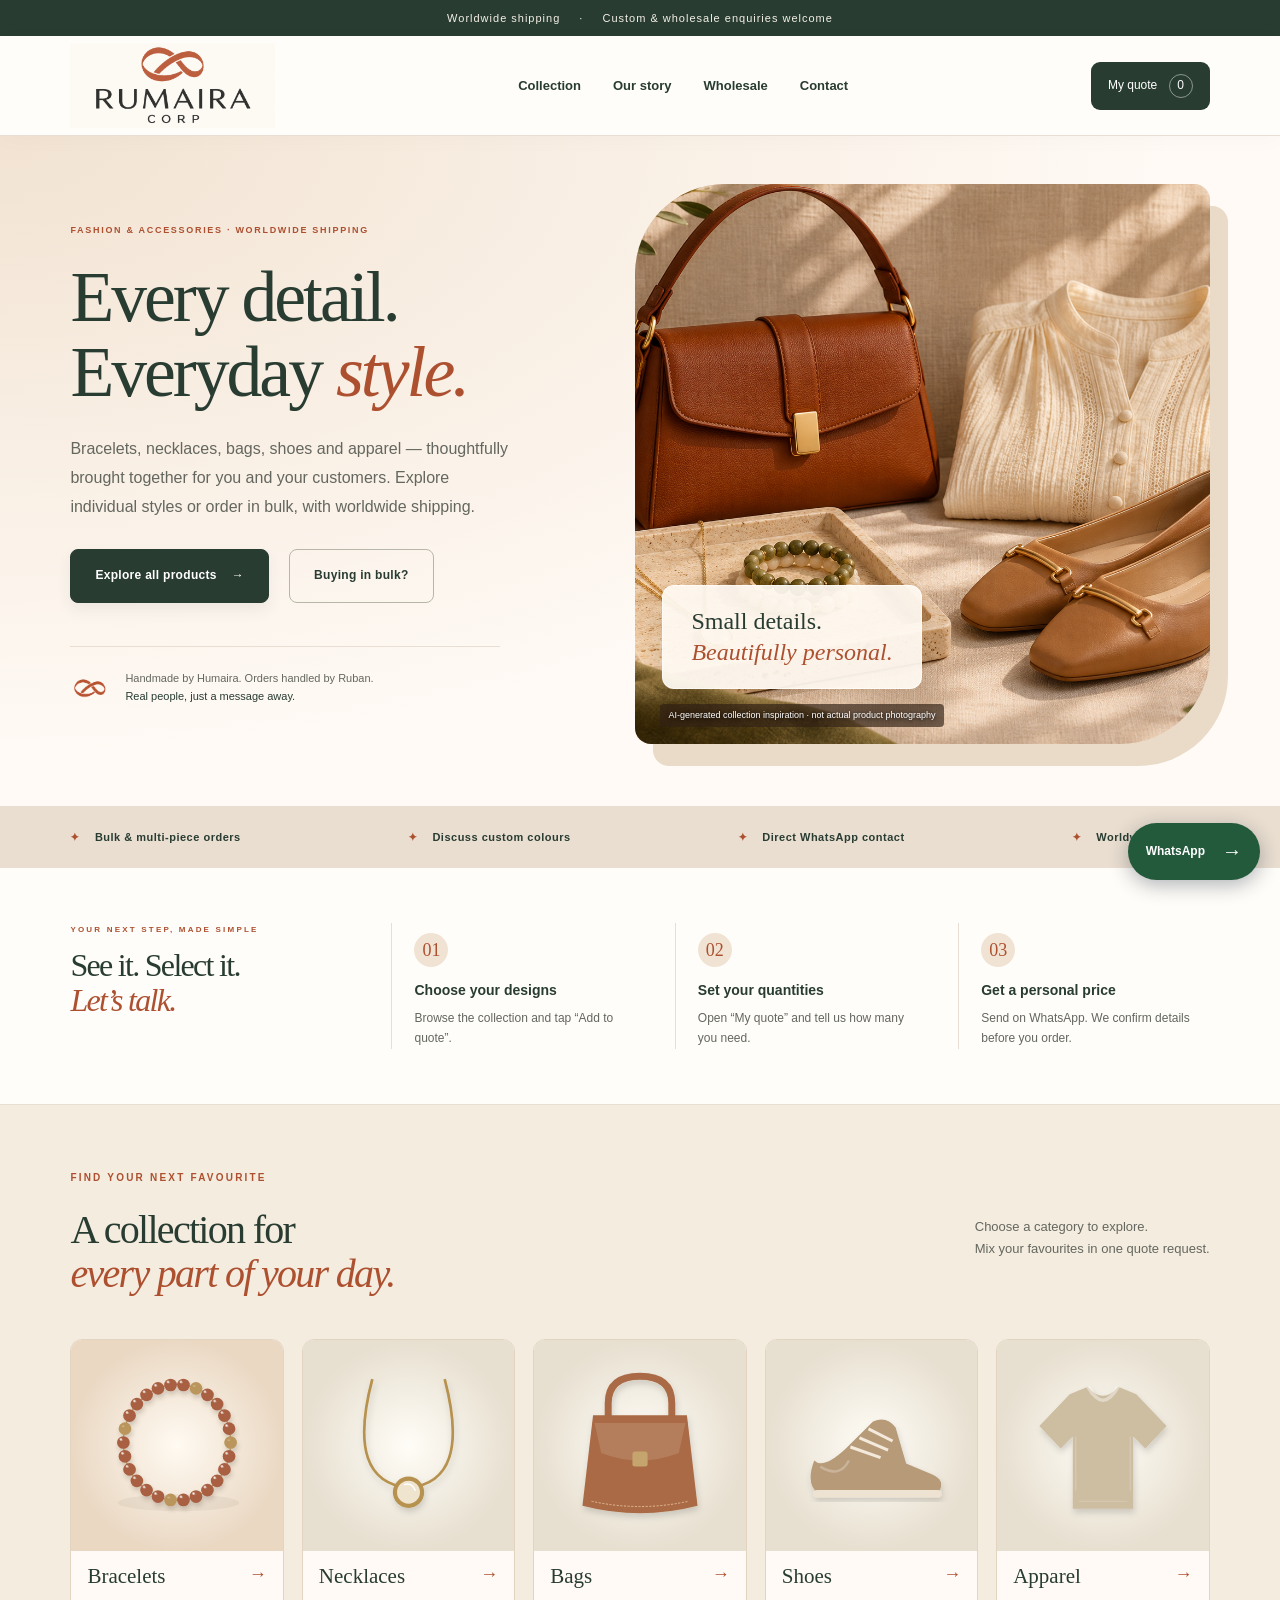
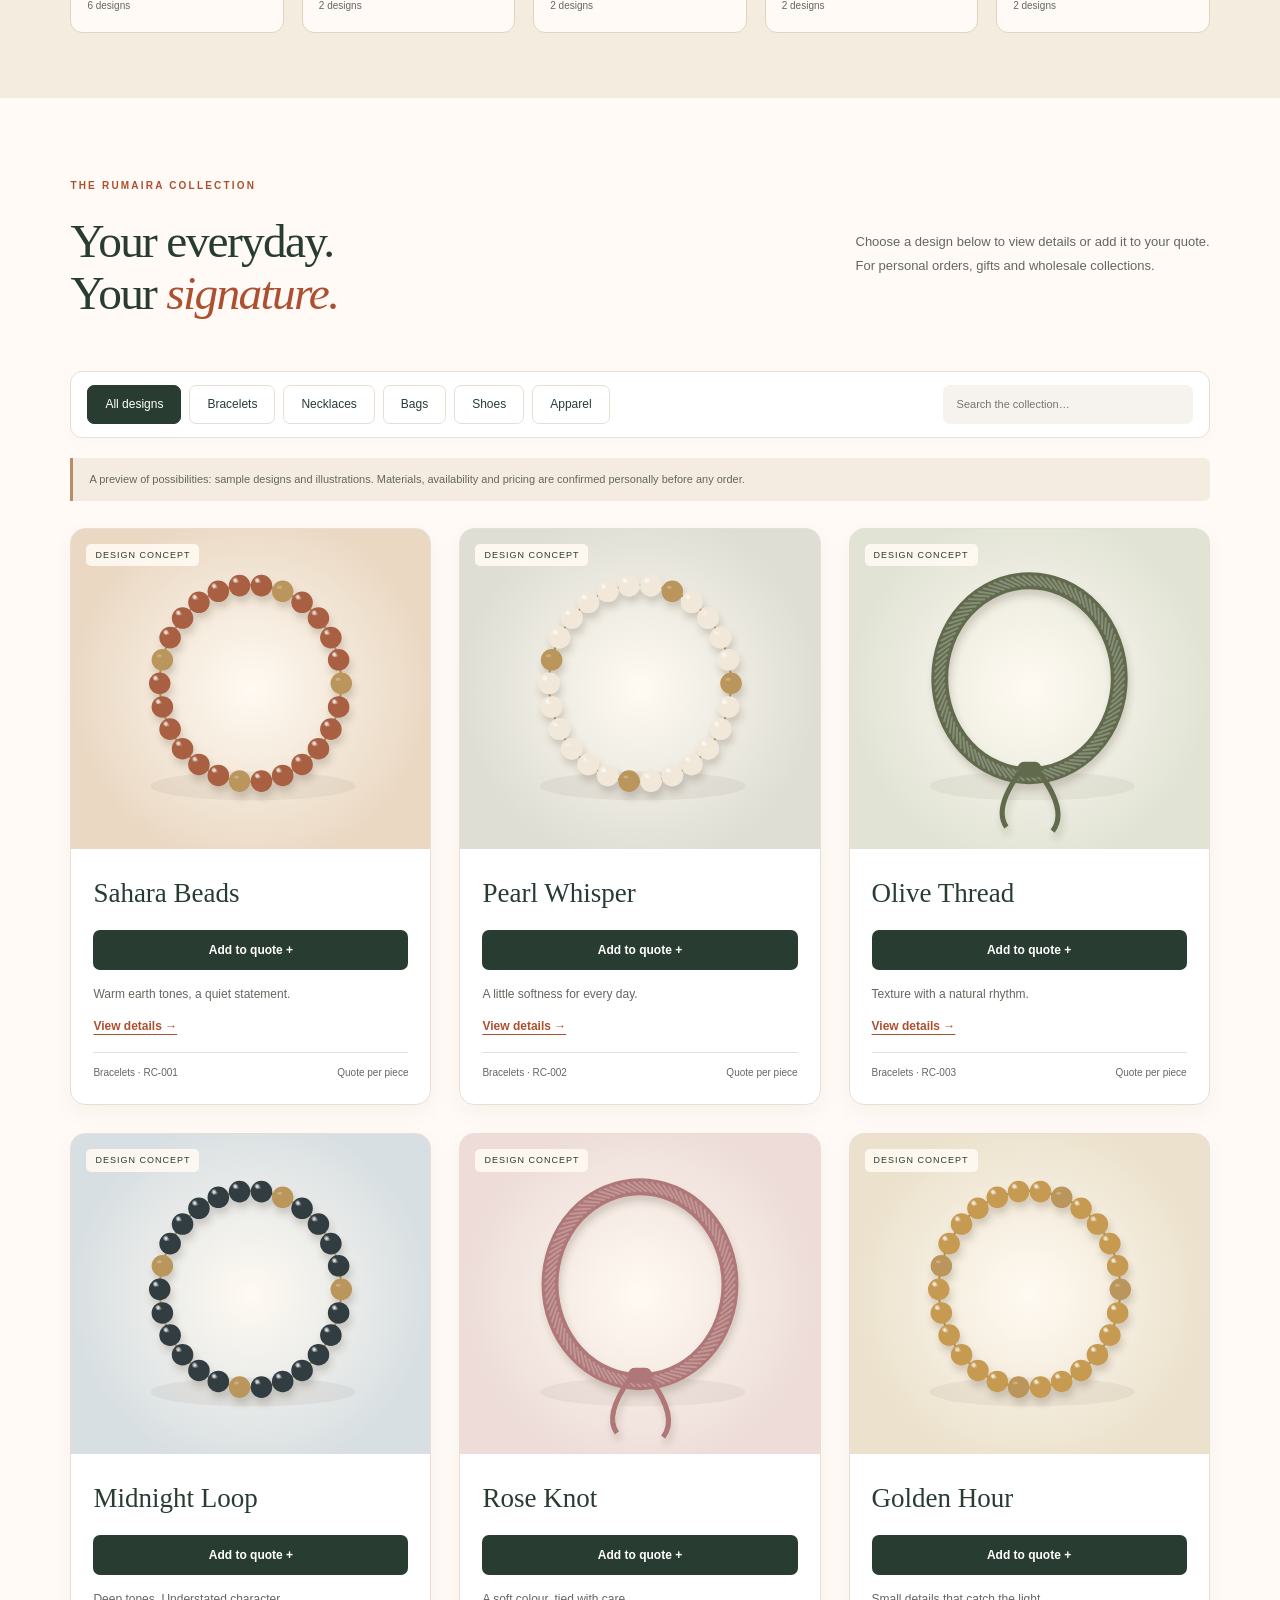
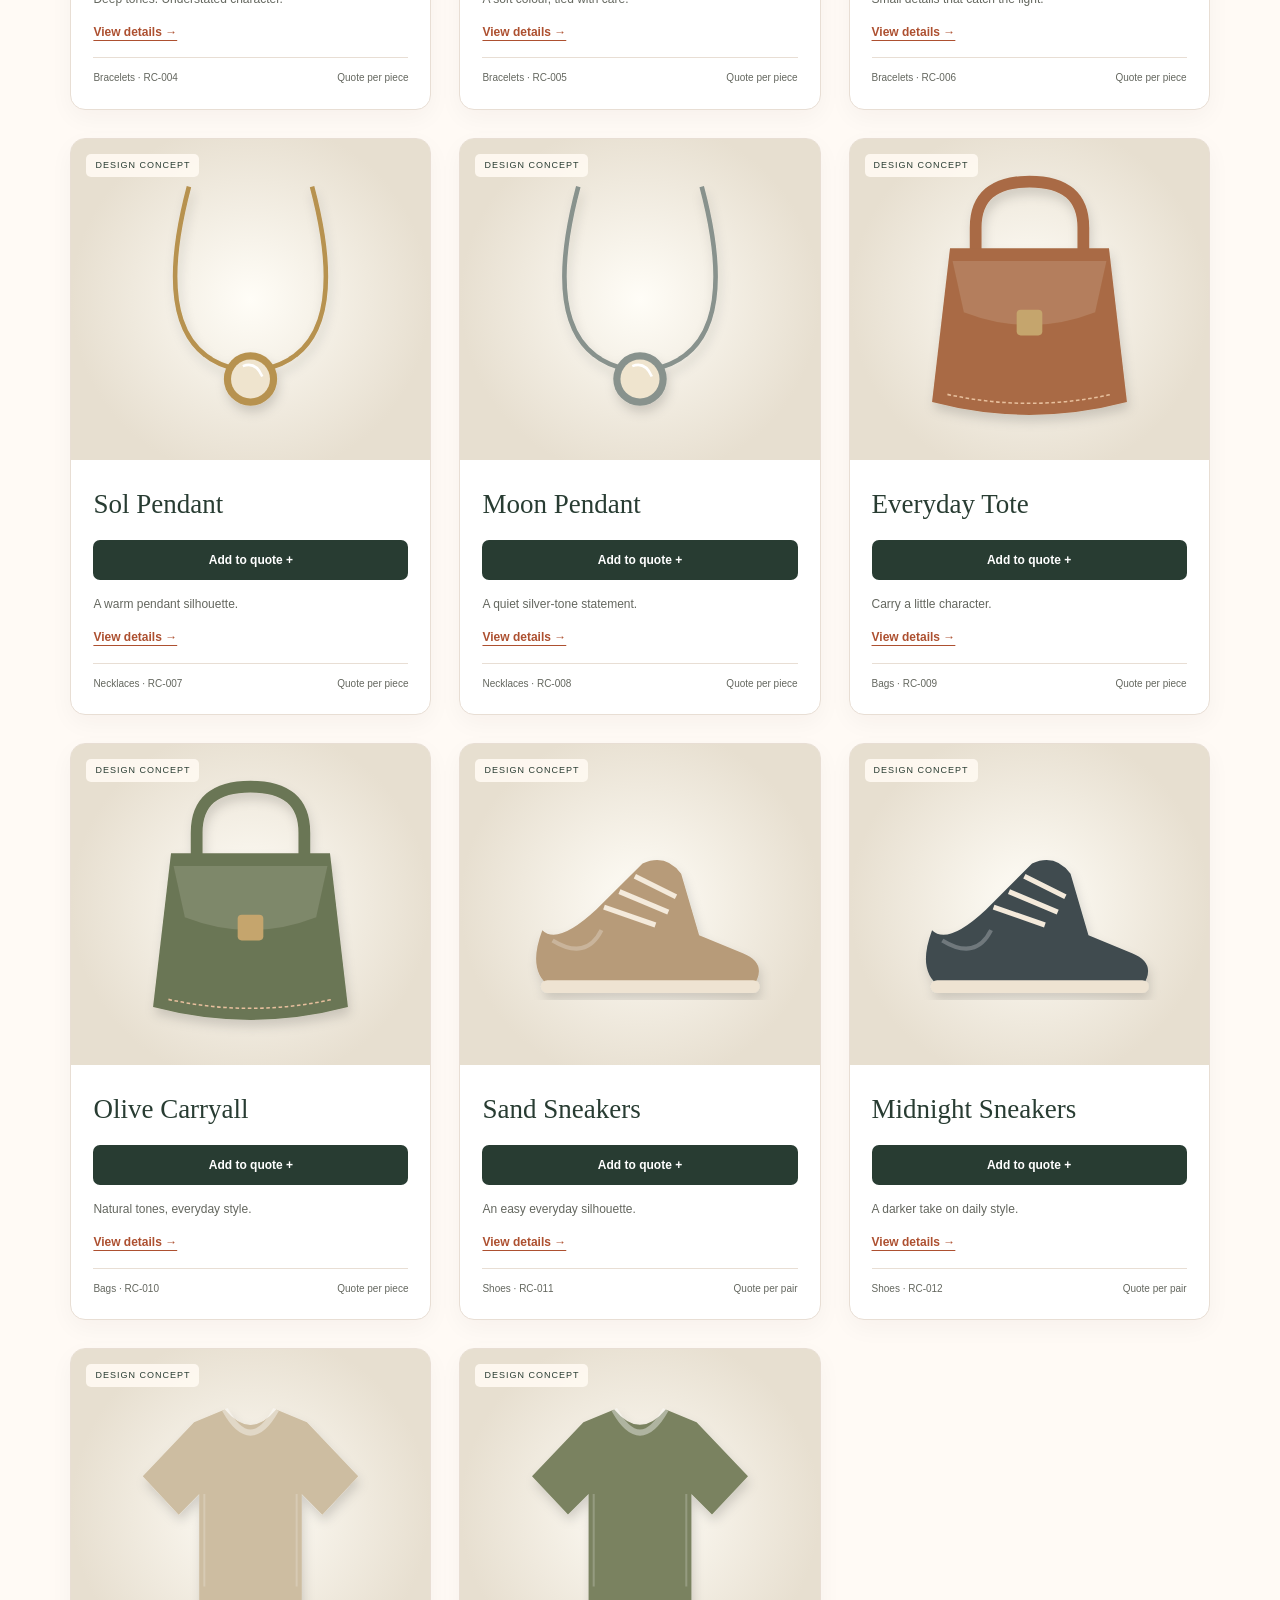
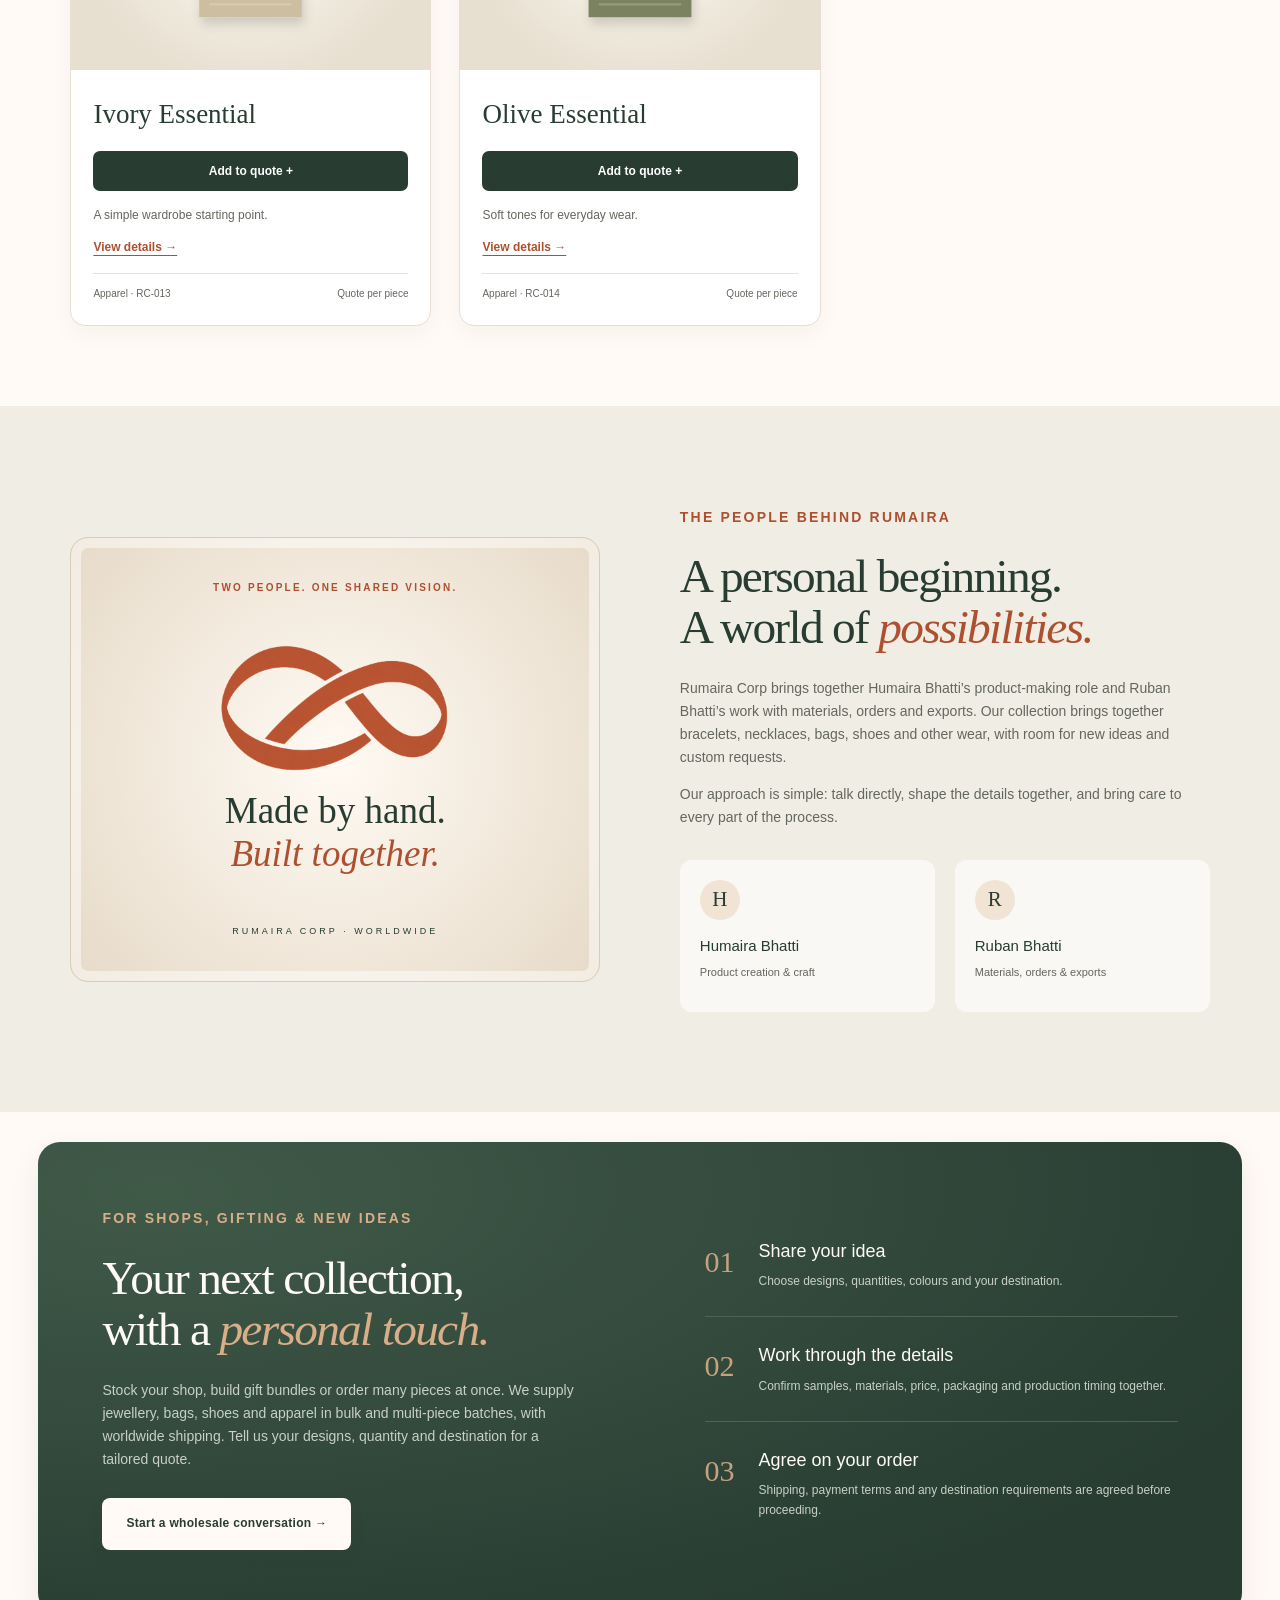
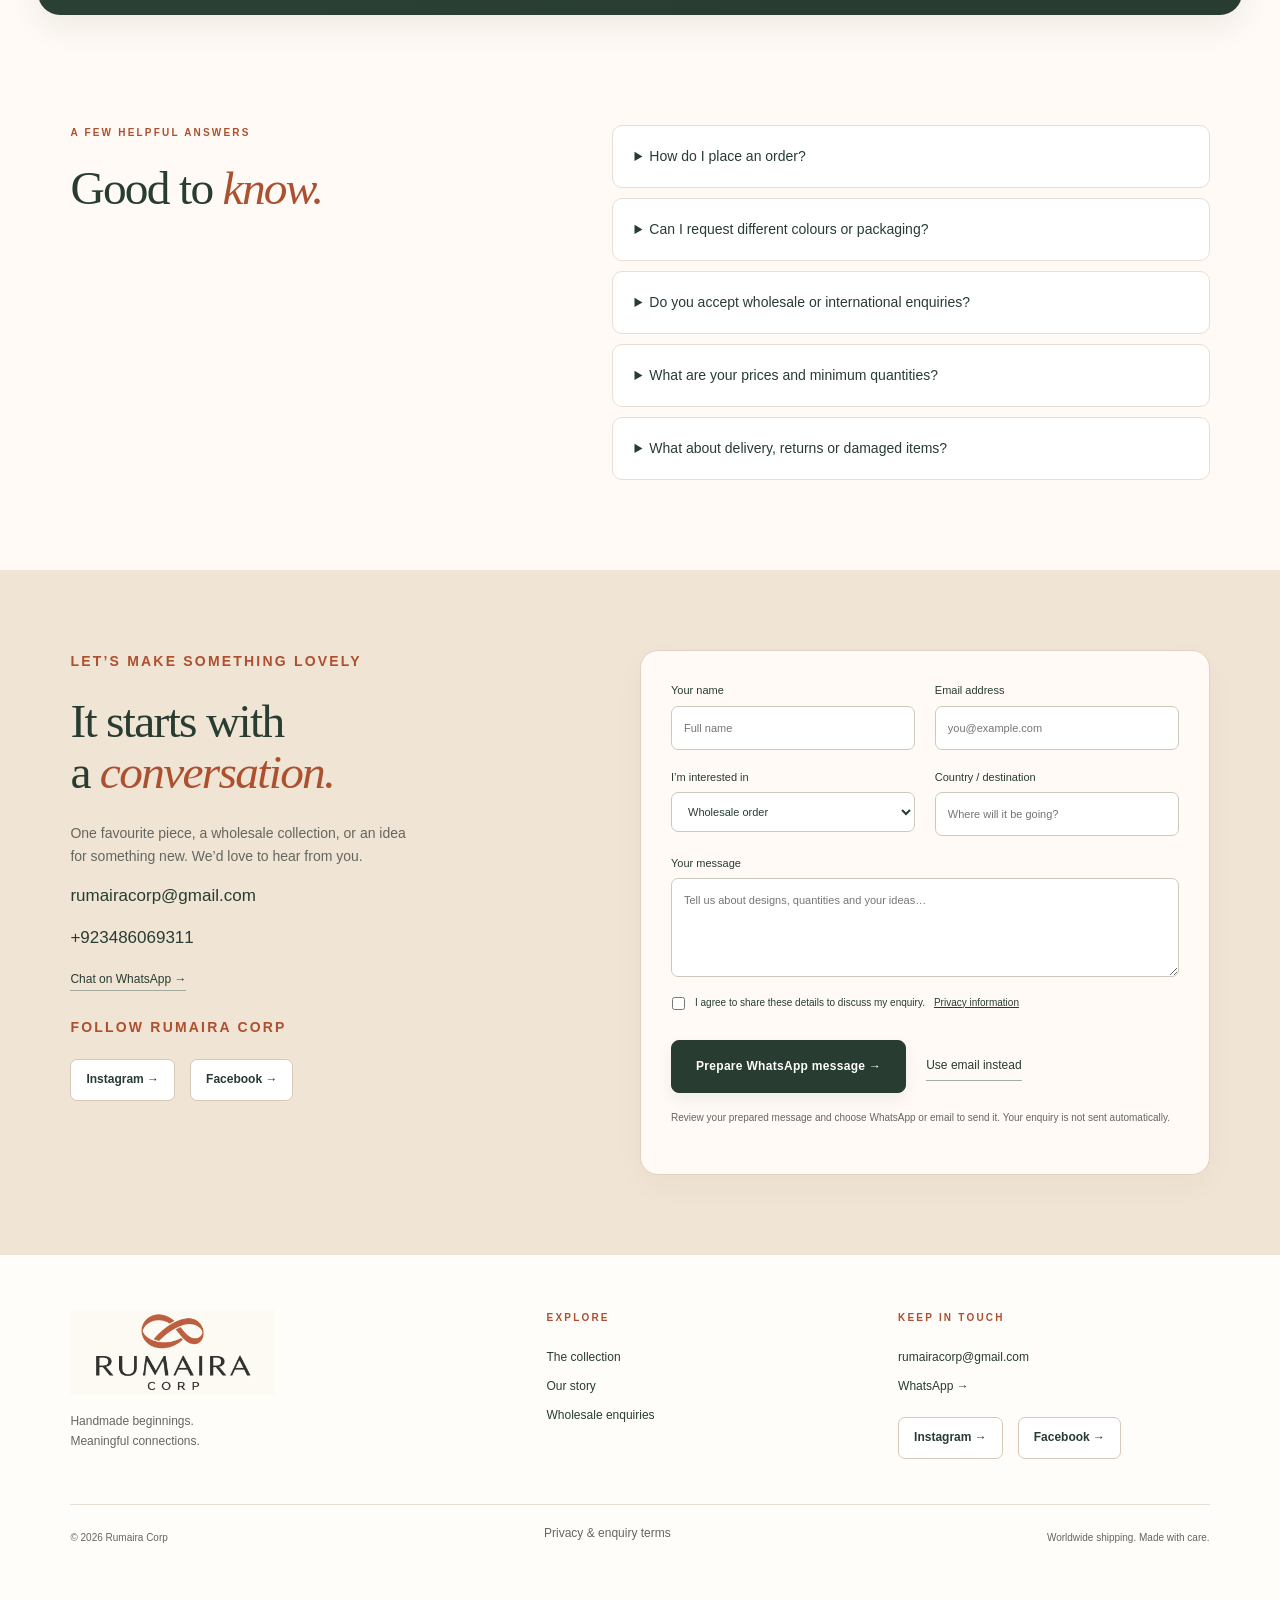
==== index.html @ d5860899 "Add files via upload" ====
<!doctype html>
<html lang="en"><head><meta charset="utf-8"><meta name="viewport" content="width=device-width, initial-scale=1"><meta name="theme-color" content="#f7f4ec"><meta name="description" content="Discover Rumaira Corp: bracelets, necklaces, bags, shoes and apparel; bulk collections and worldwide shipping. Explore designs and enquire about custom and wholesale orders."><title>Rumaira Corp — Crafted with care. Shared with the world.</title><link rel="icon" href="assets/emblem.png" type="image/png"><link rel="stylesheet" href="styles.css"><script defer src="catalogue.js"></script><script defer src="app.js"></script></head>
<body><a class="skip" href="#main">Skip to content</a><div class="announcement">Worldwide shipping <span>·</span> Custom & wholesale enquiries welcome</div>
<header><a class="brand" href="index.html" aria-label="Rumaira Corp home"><img class="official-logo" src="assets/logo-original.png" alt="Rumaira Corp" width="230" height="154"></a><button id="menu-toggle" class="icon-btn mobile" aria-label="Open navigation" aria-expanded="false" aria-controls="navigation">☰</button><nav id="navigation" aria-label="Main navigation"><a href="#collection">Collection</a><a href="#story">Our story</a><a href="#wholesale">Wholesale</a><a href="#contact">Contact</a></nav><button class="bag" id="open-bag">My quote <span id="bag-count">0</span></button></header>
<main id="main"><section class="hero"><div class="hero-copy"><p class="eyebrow">FASHION & ACCESSORIES · WORLDWIDE SHIPPING</p><h1>Every detail.<br>Everyday <em>style.</em></h1><p>Bracelets, necklaces, bags, shoes and apparel — thoughtfully brought together for you and your customers. Explore individual styles or order in bulk, with worldwide shipping.</p><div class="actions"><a class="btn" href="#collection">Explore all products <span>→</span></a><a class="btn secondary" href="#wholesale">Buying in bulk?</a></div><div class="hero-note"><img src="assets/emblem.png" alt="" width="40"><span>Handmade by Humaira. Orders handled by Ruban.<br><strong>Real people, just a message away.</strong></span></div></div><div class="hero-visual"><img src="assets/collection-hero.png" alt="Illustrative fashion collection featuring jewellery, a bag, shoes and apparel" width="1536" height="1024"><div class="hero-badge">Small details.<br><em>Beautifully personal.</em></div><span class="concept-tag">AI-generated collection inspiration · not actual product photography</span></div></section>
<div class="values"><span>Bulk & multi-piece orders</span><span>Discuss custom colours</span><span>Direct WhatsApp contact</span><span>Worldwide shipping</span></div>
<section class="how-to" aria-label="How to order"><div><p class="eyebrow">YOUR NEXT STEP, MADE SIMPLE</p><h2>See it. Select it.<br><em>Let’s talk.</em></h2></div><div class="how-step"><b>01</b><h3>Choose your designs</h3><p>Browse the collection and tap “Add to quote”.</p></div><div class="how-step"><b>02</b><h3>Set your quantities</h3><p>Open “My quote” and tell us how many you need.</p></div><div class="how-step"><b>03</b><h3>Get a personal price</h3><p>Send on WhatsApp. We confirm details before you order.</p></div></section>
<section class="category-section" aria-label="Browse product categories"><div class="category-heading"><div><p class="eyebrow">FIND YOUR NEXT FAVOURITE</p><h2>A collection for<br><em>every part of your day.</em></h2></div><p>Choose a category to explore.<br>Mix your favourites in one quote request.</p></div><div id="category-cards" class="category-cards"></div></section><section id="collection" class="section"><div class="section-heading"><div><p class="eyebrow">THE RUMAIRA COLLECTION</p><h2>Your everyday.<br>Your <em>signature.</em></h2></div><p>Choose a design below to view details or add it to your quote.<br>For personal orders, gifts and wholesale collections.</p></div><div class="catalogue-tools"><div id="filters" class="filters" aria-label="Filter by category"></div><label class="search"><span class="sr-only">Search products</span><input id="search" type="search" placeholder="Search the collection…"></label></div><p class="sample-note" id="sample-note">A preview of possibilities: sample designs and illustrations. Materials, availability and pricing are confirmed personally before any order.</p><div id="products" class="products"></div><p id="no-results" hidden>No designs match your search. Try another name or category.</p></section>
<section id="story" class="story section"><div class="story-art"><span class="eyebrow">TWO PEOPLE. ONE SHARED VISION.</span><img class="story-logo" src="assets/emblem.png" alt="Rumaira Corp interwoven symbol"><p>Made by hand.<br><em>Built together.</em></p><span class="story-stamp">RUMAIRA CORP · WORLDWIDE</span></div><div class="story-copy"><p class="eyebrow">THE PEOPLE BEHIND RUMAIRA</p><h2>A personal beginning.<br>A world of <em>possibilities.</em></h2><p>Rumaira Corp brings together Humaira Bhatti’s product-making role and Ruban Bhatti’s work with materials, orders and exports. Our collection brings together bracelets, necklaces, bags, shoes and other wear, with room for new ideas and custom requests.</p><p>Our approach is simple: talk directly, shape the details together, and bring care to every part of the process.</p><div class="people"><div><span class="initial">H</span><h3>Humaira Bhatti</h3><p>Product creation & craft</p></div><div><span class="initial">R</span><h3>Ruban Bhatti</h3><p>Materials, orders & exports</p></div></div></div></section>
<section id="wholesale" class="wholesale section"><div><p class="eyebrow">FOR SHOPS, GIFTING & NEW IDEAS</p><h2>Your next collection,<br>with a <em>personal touch.</em></h2><p>Stock your shop, build gift bundles or order many pieces at once. We supply jewellery, bags, shoes and apparel in bulk and multi-piece batches, with worldwide shipping. Tell us your designs, quantity and destination for a tailored quote.</p><a class="btn light" href="#contact">Start a wholesale conversation →</a></div><ol class="steps"><li><span>01</span><div><h3>Share your idea</h3><p>Choose designs, quantities, colours and your destination.</p></div></li><li><span>02</span><div><h3>Work through the details</h3><p>Confirm samples, materials, price, packaging and production timing together.</p></div></li><li><span>03</span><div><h3>Agree on your order</h3><p>Shipping, payment terms and any destination requirements are agreed before proceeding.</p></div></li></ol></section>
<section class="section faq"><div><p class="eyebrow">A FEW HELPFUL ANSWERS</p><h2>Good to <em>know.</em></h2></div><div><details><summary>How do I place an order?</summary><p>Add designs to your quote, set quantities, and send your request on WhatsApp or by email. We confirm the details and quote personally. Sending an enquiry does not place or pay for an order.</p></details><details><summary>Can I request different colours or packaging?</summary><p>Yes, you can enquire about custom colours, materials and packaging. Feasibility and pricing depend on the design and quantity and will be confirmed with you.</p></details><details><summary>Do you accept wholesale or international enquiries?</summary><p>Yes. We accept bulk and multi-piece orders and ship worldwide. Share your quantities and destination so Ruban can confirm shipping costs, delivery timing and your order details.</p></details><details><summary>What are your prices and minimum quantities?</summary><p>We quote individually based on the design, materials, quantity and customisation. Ask us for current pricing and any minimum quantity before ordering.</p></details><details><summary>What about delivery, returns or damaged items?</summary><p>Delivery estimates, payment and return terms are confirmed in writing before your order. If an item arrives damaged, contact us promptly with your order details and photographs so we can review it with you.</p></details></div></section>
<section id="contact" class="contact section"><div><p class="eyebrow">LET’S MAKE SOMETHING LOVELY</p><h2>It starts with<br>a <em>conversation.</em></h2><p>One favourite piece, a wholesale collection, or an idea for something new. We’d love to hear from you.</p><a data-email class="contact-link" href="mailto:rumairacorp@gmail.com">rumairacorp@gmail.com</a><a data-phone class="contact-link" href="tel:+923486069311">+92 348 6069311</a><a data-whatsapp class="text-link" href="https://wa.me/923486069311" target="_blank" rel="noopener">Chat on WhatsApp →</a><p class="eyebrow social-heading">FOLLOW RUMAIRA CORP</p><div class="socials" data-socials></div></div><form id="contact-form"><div class="form-row"><label>Your name<input name="name" required maxlength="100" autocomplete="name" placeholder="Full name"></label><label>Email address<input name="email" type="email" required maxlength="180" autocomplete="email" placeholder="you@example.com"></label></div><div class="form-row"><label>I’m interested in<select name="interest"><option>Wholesale order</option><option>Personal order</option><option>Custom design</option><option>Something else</option></select></label><label>Country / destination<input name="country" required maxlength="100" autocomplete="country-name" placeholder="Where will it be going?"></label></div><label>Your message<textarea name="message" required maxlength="2500" rows="4" placeholder="Tell us about designs, quantities and your ideas…"></textarea></label><label class="check"><input type="checkbox" required> I agree to share these details to discuss my enquiry. <a href="privacy.html">Privacy information</a></label><div class="actions"><button class="btn" type="submit">Prepare WhatsApp message →</button><button class="text-link" type="submit" name="channel" value="email">Use email instead</button></div><p class="fine">Review your prepared message and choose WhatsApp or email to send it. Your enquiry is not sent automatically.</p><p id="contact-status" role="status"></p></form></section></main>
<footer><div><a class="brand" href="#"><img class="official-logo" src="assets/logo-original.png" alt="Rumaira Corp" width="230" height="154"></a><p>Handmade beginnings.<br>Meaningful connections.</p></div><div><p class="eyebrow">EXPLORE</p><a href="#collection">The collection</a><a href="#story">Our story</a><a href="#wholesale">Wholesale enquiries</a></div><div><p class="eyebrow">KEEP IN TOUCH</p><a data-email href="mailto:rumairacorp@gmail.com">rumairacorp@gmail.com</a><a data-whatsapp href="https://wa.me/923486069311">WhatsApp →</a><div data-socials class="socials"></div></div><div class="footer-bottom"><span>© <span id="year"></span> Rumaira Corp</span><a href="privacy.html">Privacy & enquiry terms</a><span>Worldwide shipping. Made with care.</span></div></footer><a class="floating-chat" data-whatsapp href="https://wa.me/923486069311" aria-label="Chat with Rumaira Corp on WhatsApp">WhatsApp <span>→</span></a>
<dialog id="product-dialog"><button class="close" data-close aria-label="Close product details">×</button><div id="product-detail"></div></dialog>
<dialog id="bag-dialog"><button class="close" data-close aria-label="Close my quote">×</button><p class="eyebrow">STEP 2 OF 3 · REVIEW YOUR SELECTION</p><h2>My <em>quote.</em></h2><p>Choose quantities, add your destination, then send your request. This is a quote request, not a paid order.</p><div id="bag-items"></div><form id="bag-form"><label>Your name<input name="name" required maxlength="100" autocomplete="name"></label><label>Country / destination<input name="country" required maxlength="100" autocomplete="country-name"></label><label>Additional details<textarea name="notes" rows="3" maxlength="1500" placeholder="Sizes, colours, quantities by size, packaging or timing"></textarea></label><p class="fine">No payment is collected. Prices, availability and terms will be confirmed. <a href="privacy.html">Privacy & terms</a></p><div class="actions"><button class="btn" type="submit">Prepare WhatsApp quote →</button><button class="text-link" type="submit" name="channel" value="email">Email enquiry</button></div></form><p id="bag-status" role="status"></p></dialog><dialog id="send-dialog"><button class="close" data-close aria-label="Close message preview">×</button><p class="eyebrow">LAST STEP · REVIEW & SEND</p><h2>Your message<br>is <em>ready.</em></h2><p id="send-help">Open WhatsApp, then press Send there to share your enquiry.</p><textarea id="prepared-message" rows="8" readonly aria-label="Prepared enquiry message"></textarea><div class="actions"><a class="btn" id="send-link" href="https://wa.me/923486069311">Open WhatsApp →</a><button class="text-link" id="copy-message" type="button">Copy message</button></div><p class="fine">If the app does not open, copy the message and contact <a data-phone href="tel:+923486069311">+923486069311</a> or <a data-email href="mailto:rumairacorp@gmail.com">rumairacorp@gmail.com</a>.</p><p id="copy-status" role="status"></p></dialog><div id="toast" role="status" class="toast"></div><noscript><div class="noscript">Enable JavaScript to browse the catalogue. You can still contact us at <a href="mailto:rumairacorp@gmail.com">rumairacorp@gmail.com</a>.</div></noscript></body></html>
---- styles.css ----
:root{--paper:#f7f4ec;--ink:#293a32;--muted:#6b7168;--accent:#a65136;--line:#deded2;--serif:Georgia,'Times New Roman',serif}*{box-sizing:border-box}html{scroll-behavior:smooth;scroll-padding-top:110px}body{margin:0;color:var(--ink);background:var(--paper);font:15px/1.65 Arial,Helvetica,sans-serif}a{color:inherit;text-decoration:none}button,input,select,textarea{font:inherit}button,a,input,select,textarea,summary{-webkit-tap-highlight-color:transparent}button{cursor:pointer}button:disabled{cursor:default;opacity:.5}a:focus-visible,button:focus-visible,summary:focus-visible{outline:3px solid var(--accent);outline-offset:5px}input:focus,textarea:focus,select:focus{outline:2px solid var(--accent);outline-offset:2px}h1,h2,h3,p{margin-top:0}h1,h2{font-family:var(--serif);font-weight:400;line-height:1.09;letter-spacing:-1.7px}h1{font-size:clamp(50px,5.7vw,88px);margin-bottom:25px}h2{font-size:clamp(34px,3.7vw,53px);margin-bottom:23px}h3{font-size:17px;font-weight:500}em{font-weight:400;color:var(--accent)}p{color:var(--muted)}.announcement{background:var(--ink);color:#f4f0e6;text-align:center;font-size:11px;letter-spacing:1px;padding:9px 15px}.announcement span{margin:0 15px}header{height:94px;display:flex;align-items:center;justify-content:space-between;gap:25px;padding:0 5.5%;border-bottom:1px solid var(--line);position:sticky;top:0;background:#f7f4ecf5;backdrop-filter:blur(12px);z-index:20}.brand{display:flex;align-items:center;gap:11px;line-height:1.3;letter-spacing:3.4px;font-size:22px}.brand small{display:block;text-align:center;font-size:9px;letter-spacing:4px;margin-top:3px}nav{display:flex;gap:32px;font-size:13px}nav a:hover,.text-link:hover{color:var(--accent)}.bag{border:0;background:none;color:var(--ink);font-size:12px}.bag span{display:inline-grid;place-items:center;min-width:24px;height:24px;border:1px solid #bdc4b9;border-radius:50%;margin-left:8px}.hero{display:grid;grid-template-columns:1fr 1fr;gap:4%;padding:44px 5.5% 60px;align-items:center}.hero-copy{padding:20px 0}.eyebrow{font-size:10px;letter-spacing:2.2px;font-weight:600;margin-bottom:22px;color:var(--accent)}.hero-copy>p:not(.eyebrow){max-width:440px;font-size:15px}.actions{display:flex;align-items:center;flex-wrap:wrap;gap:20px;margin-top:28px}.btn{display:inline-flex;align-items:center;justify-content:center;gap:28px;background:var(--ink);border:1px solid var(--ink);color:#fff;padding:15px 23px;font-size:12px;letter-spacing:.3px;border-radius:0;transition:background .2s}.btn:hover{background:var(--accent);border-color:var(--accent)}.text-link{font-size:12px;border:0;border-bottom:1px solid #a6ab9f;background:none;padding:4px 0;color:var(--ink)}.hero-note{border-top:1px solid var(--line);margin-top:43px;padding-top:22px;display:flex;align-items:center;gap:14px;font-size:11px;color:var(--muted)}.hero-note strong{font-weight:400;color:var(--ink)}.mini-mark{font-size:37px;color:var(--accent)}.hero-visual{position:relative;background:#e9ddcc;overflow:hidden;min-height:540px;height:100%;max-height:690px}.hero-visual>img{width:100%;height:100%;object-fit:cover;display:block}.vertical-label{position:absolute;right:20px;top:30px;writing-mode:vertical-rl;font-size:9px;letter-spacing:3px}.image-caption{position:absolute;bottom:47px;left:30px;right:30px;display:flex;align-items:center;justify-content:space-between}.image-caption h2{font-size:29px;margin:6px 0 0}.image-caption a{display:grid;place-items:center;border:1px solid #788275;width:43px;height:43px;border-radius:50%;font-size:24px}.image-caption .eyebrow{font-size:9px}.concept-tag{position:absolute;bottom:17px;left:30px;font-size:10px;color:#5c5c51}.values{padding:23px 5.5%;border-top:1px solid var(--line);border-bottom:1px solid var(--line);display:flex;justify-content:space-between;gap:20px;font-size:11px;letter-spacing:.5px}.values span::before{content:'✦';margin-right:15px;color:var(--accent)}.section{padding:85px 5.5%}.section-heading{display:flex;align-items:end;justify-content:space-between;gap:30px}.section-heading p:not(.eyebrow){font-size:13px}.catalogue-tools{display:flex;justify-content:space-between;align-items:center;gap:20px;margin:20px 0}.filters{display:flex;gap:8px;flex-wrap:wrap}.filters button{background:none;border:1px solid var(--line);padding:9px 17px;border-radius:25px;color:var(--ink);font-size:12px}.filters button.active{background:var(--ink);border-color:var(--ink);color:white}.search input{max-width:250px;padding:10px 14px;background:transparent}.sample-note{font-size:11px;max-width:750px;margin-bottom:27px}.products{display:grid;grid-template-columns:repeat(3,1fr);gap:38px 24px}.product-image{display:block;position:relative;width:100%;padding:0;border:0;overflow:hidden;background:#e7dfd3}.product-image img{width:100%;height:auto;display:block;aspect-ratio:1/1;object-fit:cover;transition:transform .35s}.product-image:hover img{transform:scale(1.035)}.product-image span{position:absolute;top:15px;left:15px;font-size:9px;padding:4px 9px;background:#f7f4eceb;color:var(--ink);letter-spacing:1px}.product-info{padding:17px 0 0}.product-info .top{display:flex;justify-content:space-between;gap:15px;align-items:center}.product-info h3{font-family:var(--serif);font-size:24px;margin:0}.product-info p{font-size:12px;margin:7px 0 14px}.add-button{background:none;border:1px solid var(--line);border-radius:50%;height:34px;width:34px;color:var(--ink);font-size:21px}.add-button:hover{background:var(--ink);color:white}.product-meta{font-size:10px;color:var(--muted);display:flex;justify-content:space-between;gap:10px}.story{display:grid;grid-template-columns:1fr 1fr;gap:8%;background:#eeeede}.story-art{padding:35px;background:#dfe2d0;min-height:445px;display:flex;flex-direction:column;justify-content:space-between;align-items:center;text-align:center}.big-mark{font-family:var(--serif);font-size:165px;line-height:1;color:var(--accent)}.story-art>p{font:37px/1.15 var(--serif);color:var(--ink)}.story-stamp{font-size:9px;letter-spacing:3px}.story-copy{padding:20px 0}.story-copy>p{font-size:14px}.people{display:grid;grid-template-columns:1fr 1fr;gap:20px;border-top:1px solid #d2d5c6;padding-top:25px;margin-top:30px}.initial{border:1px solid #b8bda9;border-radius:50%;display:grid;place-items:center;width:40px;height:40px;font-family:var(--serif);font-size:21px;margin-bottom:14px}.people h3{margin-bottom:5px;font-size:15px}.people p{font-size:11px}.wholesale{background:var(--ink);color:var(--paper);display:grid;grid-template-columns:1fr 1fr;gap:12%;align-items:center}.wholesale .eyebrow,.wholesale em{color:#d8ae88}.wholesale p{color:#c8d0c7;max-width:480px;font-size:14px}.light{background:var(--paper);color:var(--ink);margin-top:13px}.steps{padding:0;list-style:none;margin:0}.steps li{display:flex;gap:24px;border-bottom:1px solid #536054;padding:24px 0}.steps li>span{font-family:var(--serif);font-size:30px;color:#c3a280}.steps h3{margin-bottom:6px;font-size:18px}.steps p{margin-bottom:0;font-size:12px}.faq{display:grid;grid-template-columns:1fr 1.4fr;gap:10%}details{border-bottom:1px solid var(--line);padding:20px 0}summary{cursor:pointer;font-size:14px;padding-right:15px}details p{font-size:13px;margin:16px 0 2px}.contact{background:#efe9df;display:grid;grid-template-columns:1fr 1.25fr;gap:10%}.contact>div>p{max-width:350px;font-size:14px}.contact-link{display:block;font-size:16px;margin:14px 0}.socials{display:flex;gap:15px;margin-top:20px;flex-wrap:wrap;font-size:11px}.social-pending{color:#73736a}.form-row{display:grid;grid-template-columns:1fr 1fr;gap:20px}label{display:block;font-size:11px;color:var(--ink);margin-bottom:18px}input,textarea,select{width:100%;display:block;margin-top:6px;border:1px solid #cbcbbd;background:#f9f7f0;padding:12px;color:var(--ink);border-radius:0;min-width:0}textarea{resize:vertical}.check{display:flex;align-items:start;gap:9px;font-size:10px;flex-wrap:wrap}.check input{width:15px;margin:2px 0}.check a{text-decoration:underline}.fine{font-size:10px;margin:17px 0}.fine a{text-decoration:underline}footer{display:grid;grid-template-columns:1.4fr 1fr 1fr;gap:40px;padding:55px 5.5% 20px}footer>div>a:not(.brand){display:block;font-size:12px;margin-bottom:9px}footer p:not(.eyebrow){font-size:12px;margin-top:17px}.footer-bottom{grid-column:1/-1;border-top:1px solid var(--line);padding-top:19px;display:flex;justify-content:space-between;gap:15px;font-size:10px;color:var(--muted)}dialog{border:0;background:var(--paper);color:var(--ink);padding:35px;width:min(860px,94vw);max-height:90dvh;overflow:auto;box-shadow:0 30px 100px #0003}dialog::backdrop{background:#18251ac0;backdrop-filter:blur(3px)}.close{position:absolute;right:12px;top:8px;border:0;background:var(--paper);font-size:29px;z-index:1;color:var(--ink);width:38px;height:38px}.detail-grid{display:grid;grid-template-columns:1fr 1fr;gap:30px;align-items:center}.detail-grid img{width:100%}.detail-grid h2{font-size:39px}.detail-grid p{font-size:13px}#bag-dialog{width:min(620px,94vw)}.bag-row{display:grid;grid-template-columns:65px 1fr 80px 35px;align-items:center;gap:12px;padding:17px 0;border-bottom:1px solid var(--line)}.bag-row img{width:65px;height:65px;object-fit:cover}.bag-row h3{font-size:14px;margin:0}.bag-row small{font-size:10px;color:var(--muted)}.bag-row label{margin:0;font-size:9px}.bag-row input{padding:7px}.bag-row button{border:0;background:none;color:var(--accent);font-size:22px}#bag-form{margin-top:23px}.toast{position:fixed;bottom:25px;left:50%;transform:translateX(-50%);padding:13px 25px;background:var(--ink);color:white;z-index:60;opacity:0;pointer-events:none;transition:opacity .2s;font-size:13px;max-width:90vw;width:max-content}.toast.show{opacity:1}.mobile{display:none}.skip{position:fixed;top:-100px;left:10px;padding:10px;background:white;z-index:90}.skip:focus{top:10px}.sr-only{position:absolute;width:1px;height:1px;overflow:hidden;clip:rect(0,0,0,0)}[hidden]{display:none!important}.noscript{padding:20px;background:#fff1d7}.policy{max-width:820px;margin:auto;padding:65px 25px}.policy h2{font-size:28px;margin-top:35px}.policy a{text-decoration:underline}
@media(min-width:1600px){body{max-width:1800px;margin:auto}.hero{gap:7%}}@media(max-width:1000px){header{gap:15px;padding:0 4%}nav{gap:17px}.hero{padding:30px 4% 40px;gap:4%}.hero-visual{min-height:480px}.hero-note{margin-top:25px}.section{padding:65px 4%}.actions{gap:15px}.hero .actions .text-link{display:none}.values{gap:10px;padding:20px 4%;font-size:10px}.values span::before{margin-right:7px}.section-heading{align-items:start}.section-heading>p{max-width:220px}.story{gap:5%}.story-art{padding:25px 15px}.wholesale{gap:7%}.contact{gap:6%}}
@media(max-width:700px){html{scroll-padding-top:85px}.announcement{font-size:9px;letter-spacing:.3px}.announcement span{margin:0 5px}header{height:77px;gap:8px}.brand{font-size:17px;gap:6px;letter-spacing:2px}.brand img{width:36px}.brand small{font-size:7px}.mobile{display:block;background:none;border:0;font-size:22px;color:var(--ink);margin-left:auto;padding:8px}.bag{font-size:0;padding:6px}.bag:before{content:'Bag';font-size:11px}.bag span{font-size:11px;margin-left:5px}nav{display:none;position:absolute;top:77px;left:0;right:0;background:var(--paper);padding:25px;border-bottom:1px solid var(--line)}nav.open{display:flex;flex-direction:column;gap:20px}.hero{grid-template-columns:1fr;padding:30px 5% 35px;gap:30px}.hero-copy{padding:0}.hero h1{font-size:58px}.hero-copy>p:not(.eyebrow){font-size:14px;max-width:100%}.eyebrow{font-size:9px;margin-bottom:18px}.hero-note{margin-top:25px}.hero-visual{height:auto;min-height:0;aspect-ratio:1/1.05;max-height:none}.hero-visual>img{height:100%}.image-caption{left:24px;right:24px;bottom:40px}.values{display:grid;grid-template-columns:1fr 1fr;gap:15px;font-size:10px;padding:20px 5%}.section{padding:52px 5%}.section-heading{display:block}.section-heading>p{max-width:100%;font-size:12px}.section-heading h2{font-size:36px}.catalogue-tools{display:block}.filters{gap:7px}.filters button{font-size:10px;padding:8px 12px}.search{margin-top:15px}.search input{max-width:none}.products{grid-template-columns:1fr 1fr;gap:27px 14px}.product-info{padding-top:12px}.product-info h3{font-size:19px;letter-spacing:-.3px}.product-info p{font-size:10px}.product-image span{top:9px;left:9px;font-size:8px;padding:3px 6px}.product-meta{font-size:9px;flex-direction:column;gap:3px}.add-button{flex-shrink:0;width:30px;height:30px}.story,.wholesale,.faq,.contact{grid-template-columns:1fr;gap:32px}.story-art{min-height:350px}.big-mark{font-size:130px}.story-art>p{font-size:32px}.story-copy{padding:0}.people{gap:15px}.wholesale h2{font-size:37px}.steps li:first-child{padding-top:0}.faq{gap:5px}.form-row{gap:12px}.contact .actions{align-items:start;flex-direction:column}footer{grid-template-columns:1fr 1fr;padding:40px 5% 25px;gap:30px 18px}footer>div:first-child{grid-column:1/-1}.footer-bottom{flex-direction:column;gap:10px}.detail-grid{grid-template-columns:1fr;gap:20px}.detail-grid img{max-height:280px;object-fit:contain}dialog{padding:30px 20px}.bag-row{grid-template-columns:45px 1fr 65px 25px;gap:8px}.bag-row img{width:45px;height:45px}.bag-row h3{font-size:12px}.bag-row input{padding:6px}.bag-row button{padding:0}.check{font-size:10px}h2{letter-spacing:-1px}}
@media(prefers-reduced-motion:reduce){html{scroll-behavior:auto}*,*::before,*::after{transition:none!important}}

/* Rumaira redesign — richer visual hierarchy and clear quote actions */
:root{--paper:#fffaf5;--ink:#283c32;--accent:#ad5030;--muted:#64675f;--line:#e8ded4}body{background:var(--paper)}header{height:100px;background:#fffdf9f5;box-shadow:0 4px 22px #38221106}.brand{width:205px;height:85px;overflow:hidden;position:relative;flex-shrink:0;display:block}.brand .official-logo{width:250px;height:167px;max-width:none;position:absolute;left:-22px;top:-39px;object-fit:contain;mix-blend-mode:multiply}.bag{background:var(--ink);color:white;border-radius:9px;padding:12px 17px;font-size:12px}.bag span{border-color:#ffffff75}.bag.has-items{background:var(--accent)}nav a{font-weight:600}.hero{padding:48px 5.5% 62px;grid-template-columns:.95fr 1.05fr;gap:4%;background:radial-gradient(ellipse at 0% 0%,#f2e3d2,transparent 65%)}h1{font-size:clamp(52px,5.6vw,83px);letter-spacing:-3px;line-height:1.05}.hero h1 em{display:inline-block}.hero-copy .eyebrow{font-size:9px;letter-spacing:1.7px}.hero-copy>p:not(.eyebrow){font-size:16px;line-height:1.8;max-width:440px}.btn{border-radius:8px;padding:16px 24px;font-weight:600;box-shadow:0 7px 15px #253b3212;transition:transform .2s,background .2s}.btn:hover{transform:translateY(-2px)}.btn.secondary{background:transparent;color:var(--ink);border-color:#b7b6a8;box-shadow:none}.hero-visual{border-radius:90px 16px 90px 16px;min-height:560px;position:relative;box-shadow:18px 22px 0 #eadbc8;isolation:isolate}.hero-visual>img{width:100%;height:100%;object-fit:cover}.hero-badge{position:absolute;bottom:55px;left:27px;background:#fffaf3ee;border:1px solid #fff9;padding:20px 28px;border-radius:12px;font:24px/1.3 var(--serif);box-shadow:0 8px 25px #0001}.concept-tag{bottom:17px;left:25px;right:25px;font-size:9px;color:white;text-shadow:0 1px 4px #000;background:#302014aa;width:fit-content;padding:4px 8px;border-radius:4px}.hero-note{gap:15px;max-width:430px}.hero-note img{object-fit:contain;width:40px;height:28px}.values{background:#eaded0;border:0;padding:22px 5.5%;font-weight:600}.how-to{display:grid;grid-template-columns:1.15fr 1fr 1fr 1fr;gap:32px;padding:55px 5.5%;background:#fffdf9;border-bottom:1px solid var(--line)}.how-to h2{font-size:32px;margin-bottom:0}.how-to .eyebrow{font-size:8px;margin-bottom:12px}.how-step{padding:10px 0 0 22px;border-left:1px solid var(--line)}.how-step b{display:inline-grid;place-items:center;background:#f1e3d3;color:var(--accent);width:34px;height:34px;border-radius:50%;font:18px var(--serif);margin-bottom:12px}.how-step h3{font-weight:600;font-size:14px;margin-bottom:7px}.how-step p{font-size:12px;margin:0}.section{padding:80px 5.5%}.section-heading{align-items:center}.section-heading>p{max-width:370px;line-height:1.8}.catalogue-tools{background:#fff;border:1px solid var(--line);padding:13px 16px;border-radius:12px;margin-top:28px;box-shadow:0 5px 20px #33221104}.search{margin-bottom:0}.search input{border:0;background:#f6f2ed;border-radius:7px;min-width:250px;margin-top:0}.filters button{border-radius:7px}.sample-note{padding:12px 16px;border-left:3px solid #ba8b66;background:#f5ece1;border-radius:0 6px 6px 0;font-size:11px;max-width:100%}.products{gap:28px}.products article{background:white;border:1px solid var(--line);border-radius:15px;overflow:hidden;box-shadow:0 8px 25px #3e24100a;transition:transform .2s,box-shadow .2s}.products article:hover{transform:translateY(-5px);box-shadow:0 17px 30px #3e241014}.product-image img{aspect-ratio:1.12;height:auto}.product-image span{border-radius:5px;letter-spacing:1px;background:#fffaf2e8}.product-info{padding:22px}.product-info .top{display:block}.product-info h3{font-size:27px;margin-bottom:14px}.add-button{border-radius:7px;width:100%;height:40px;font:600 12px Arial,sans-serif;background:var(--ink);color:white;border:0}.add-button:hover{background:var(--accent)}.product-info p{margin:15px 0 9px}.detail-link{border:0;background:transparent;color:var(--accent);padding:0;font-size:12px;font-weight:600;margin-bottom:15px;text-decoration:underline;text-underline-offset:4px}.product-meta{border-top:1px solid var(--line);padding-top:12px;font-size:10px}.story{background:#f0eee4;gap:7%;align-items:center}.story-art{border-radius:18px;background:radial-gradient(circle at 50% 50%,#fffaf3,#e6dac8);box-shadow:inset 0 0 0 10px #fff7;border:1px solid #d9cbb9;padding:42px 25px}.story-logo{width:65%;height:150px;object-fit:contain}.people>div{background:#fff9;padding:20px;border-radius:12px}.people{border:0;padding:0}.initial{background:#f1e4d5;border:0}.wholesale{margin:30px 3%;border-radius:22px;position:relative;overflow:hidden;background:radial-gradient(ellipse at 10% 10%,#405a48,var(--ink) 80%);padding:65px 5%;box-shadow:0 12px 30px #22332214}.wholesale .light{border:0}.steps li:last-child{border:0}.faq details{background:white;border:1px solid var(--line);padding:19px 22px;margin-bottom:10px;border-radius:10px}.faq details[open]{border-color:#b4896b}.contact{background:#f0e4d5}.contact form{background:#fffaf5;padding:30px;border:1px solid #e2d2c1;border-radius:18px;box-shadow:0 10px 30px #57392209}input,textarea,select{border-radius:7px;background:white}.contact-link{font-size:17px}.socials a{background:white;border:1px solid #d7c8b7;padding:10px 15px;border-radius:7px;font-size:12px;font-weight:600}.socials a:hover{background:var(--ink);color:white}.social-heading{margin-top:25px;margin-bottom:0}.floating-chat{position:fixed;bottom:20px;right:20px;padding:12px 18px;border-radius:30px;background:#235a3c;color:white;box-shadow:0 5px 20px #1235;z-index:30;font-size:12px;font-weight:600;display:flex;gap:17px;align-items:center}.floating-chat span{font-size:20px}dialog{border-radius:16px;box-shadow:0 30px 100px #0005}dialog .close{border-radius:50%}footer{background:#fffdf9;padding-bottom:80px}.footer-bottom{align-items:center}.toast{border-radius:8px}.contact-link{overflow-wrap:anywhere}#bag-dialog>p{font-size:13px}.bag-row{padding:15px 0}.bag-row img{border-radius:8px}
@media(max-width:1050px){header{padding:0 4%;gap:12px}.brand{width:175px}.brand .official-logo{left:-40px}nav{gap:18px;font-size:12px}.hero{padding:35px 4% 50px;gap:4%}.hero-visual{min-height:500px;border-radius:60px 12px}.hero-copy>p:not(.eyebrow){font-size:14px}.hero .actions{gap:10px}.hero .btn{padding:13px 16px;font-size:11px}.how-to{gap:20px;padding:40px 4%}.how-step{padding-left:15px}.how-to h2{font-size:28px}.product-info{padding:17px}.product-info h3{font-size:24px}.contact{gap:5%}.contact form{padding:22px}.search input{min-width:190px}.section{padding:60px 4%}}
@media(max-width:700px){header{height:84px;padding:0 4%;gap:8px}.brand{width:145px;height:74px}.brand .official-logo{width:220px;height:147px;left:-37px;top:-37px}.mobile{padding:6px}.bag{padding:8px 10px;border-radius:7px;font-size:0}.bag:before{content:'My quote';font-size:10px}.bag span{min-width:20px;height:20px;font-size:10px}.hero{padding:30px 5% 43px;gap:25px;grid-template-columns:1fr}.hero h1{font-size:55px;letter-spacing:-2px}.hero-copy .eyebrow{font-size:8px}.hero-copy>p:not(.eyebrow){font-size:14px}.hero .actions{gap:10px;flex-wrap:nowrap}.hero .btn{padding:14px 17px;font-size:11px}.hero-visual{min-height:0;aspect-ratio:1.05;height:auto;border-radius:45px 10px;box-shadow:9px 12px 0 #eadbc8}.hero-badge{bottom:48px;left:18px;font-size:21px;padding:12px 20px}.concept-tag{left:15px;right:15px;bottom:12px;font-size:7px;padding:4px;max-width:90%}.hero-note{margin-top:22px;padding-top:17px;font-size:10px}.values{padding:19px 5%;font-size:9px;gap:13px}.values span:before{margin-right:5px}.how-to{grid-template-columns:1fr;padding:35px 5%;gap:20px}.how-to h2 br{display:none}.how-step{position:relative;padding:0 0 0 50px;border:0}.how-step b{position:absolute;top:0;left:0}.how-step h3{margin:0 0 3px}.how-step p{font-size:12px}.section{padding:44px 5%}.catalogue-tools{padding:12px}.search{margin-top:12px}.search input{width:100%;min-width:0}.filters{gap:6px}.filters button{font-size:9px;padding:8px 10px}.products{gap:15px 12px}.product-info{padding:12px}.product-info h3{font-size:20px;line-height:1.2;min-height:48px;margin-bottom:8px}.add-button{font-size:10px;height:37px}.product-info p{font-size:10px;min-height:32px;margin:10px 0}.detail-link{font-size:10px;margin-bottom:12px}.product-meta{font-size:9px;padding-top:9px}.products article{border-radius:10px}.product-image img{aspect-ratio:1/1}.product-image span{font-size:7px;letter-spacing:.6px;left:7px;top:8px}.section-heading>p{font-size:12px}.story-art{min-height:310px;padding:30px 18px}.story-logo{height:100px}.people>div{padding:15px}.people h3{font-size:14px}.people p{font-size:10px}.wholesale{margin:15px 3%;padding:35px 6%;border-radius:16px}.contact form{padding:20px}.contact .form-row{grid-template-columns:1fr;gap:0}.contact .actions{gap:12px}.contact .btn{width:100%}.floating-chat{bottom:14px;right:14px;padding:10px 15px;font-size:11px}.floating-chat span{font-size:16px}nav{top:84px}footer{padding:35px 5% 85px}.footer-bottom{align-items:start}.socials{gap:8px}.socials a{font-size:11px;padding:9px 12px}.check{line-height:1.7}.hero .actions .secondary{display:inline-flex}}
@media(max-width:360px){.brand{width:125px}.brand .official-logo{left:-46px}.hero h1{font-size:49px}.hero .btn{padding:12px;font-size:10px}.filters button{padding:7px 8px}.product-info{padding:10px}.product-info h3{font-size:18px}}
.brand .official-logo{width:220px;height:147px;left:-7px;top:-32px}
@media(max-width:1050px){.brand .official-logo{left:-22px}}
@media(max-width:700px){.brand .official-logo{width:200px;height:133px;left:-27px;top:-30px}}
@media(max-width:360px){.brand .official-logo{left:-37px}}
#send-dialog{max-width:650px}#send-dialog h2{font-size:40px}#prepared-message{font:13px/1.6 Arial,sans-serif;background:white}#send-dialog>p{font-size:13px}#send-dialog .fine{font-size:11px}#send-dialog .fine a{text-decoration:underline;overflow-wrap:anywhere}
.category-section{padding:65px 5.5%;background:#f4ecdf}.category-heading{display:flex;justify-content:space-between;gap:30px;align-items:center}.category-heading h2{font-size:40px}.category-heading>p{font-size:13px}.category-cards{display:grid;grid-template-columns:repeat(5,minmax(0,1fr));gap:18px;margin-top:20px}.category-card{border:1px solid #e3d4c2;padding:0 0 15px;background:#fffaf5;border-radius:12px;overflow:hidden;text-align:left;color:var(--ink);transition:transform .2s,box-shadow .2s}.category-card:hover{transform:translateY(-4px);box-shadow:0 12px 24px #49351b12}.category-card img{width:100%;height:auto;aspect-ratio:1;object-fit:cover;display:block}.category-card>span{display:flex;justify-content:space-between;margin:13px 16px 3px;font:21px var(--serif)}.category-card b{font:18px Arial;color:var(--accent)}.category-card small{margin:0 16px;color:var(--muted);font-size:10px}.catalogue-tools{flex-wrap:wrap}.filters{flex:1}.search{flex:0 1 250px}.hero .btn{gap:15px}#collection{scroll-margin-top:20px}
@media(max-width:1000px){.category-section{padding:45px 4%}.category-cards{gap:12px}.category-card>span{font-size:18px;margin-left:12px;margin-right:12px}.category-card small{margin-left:12px}.catalogue-tools .search{flex-basis:100%}.search input{max-width:none;width:100%}}
@media(max-width:700px){.category-section{padding:38px 5%}.category-heading{display:block}.category-heading h2{font-size:33px}.category-heading>p{font-size:12px}.category-cards{grid-template-columns:repeat(2,minmax(0,1fr));gap:12px}.category-card:last-child{grid-column:1/-1;display:grid;grid-template-columns:110px 1fr;grid-template-rows:1fr 1fr;padding:0;align-items:center}.category-card:last-child img{grid-row:1/3;aspect-ratio:1;height:110px}.category-card:last-child>span{align-self:end;margin-bottom:8px}.category-card:last-child small{align-self:start}.category-card>span{font-size:21px}.filters{gap:6px}.filters button{font-size:10px;padding:9px 12px}.hero .btn{font-size:10px;padding:13px 12px}.category-heading h2 br{display:none}}
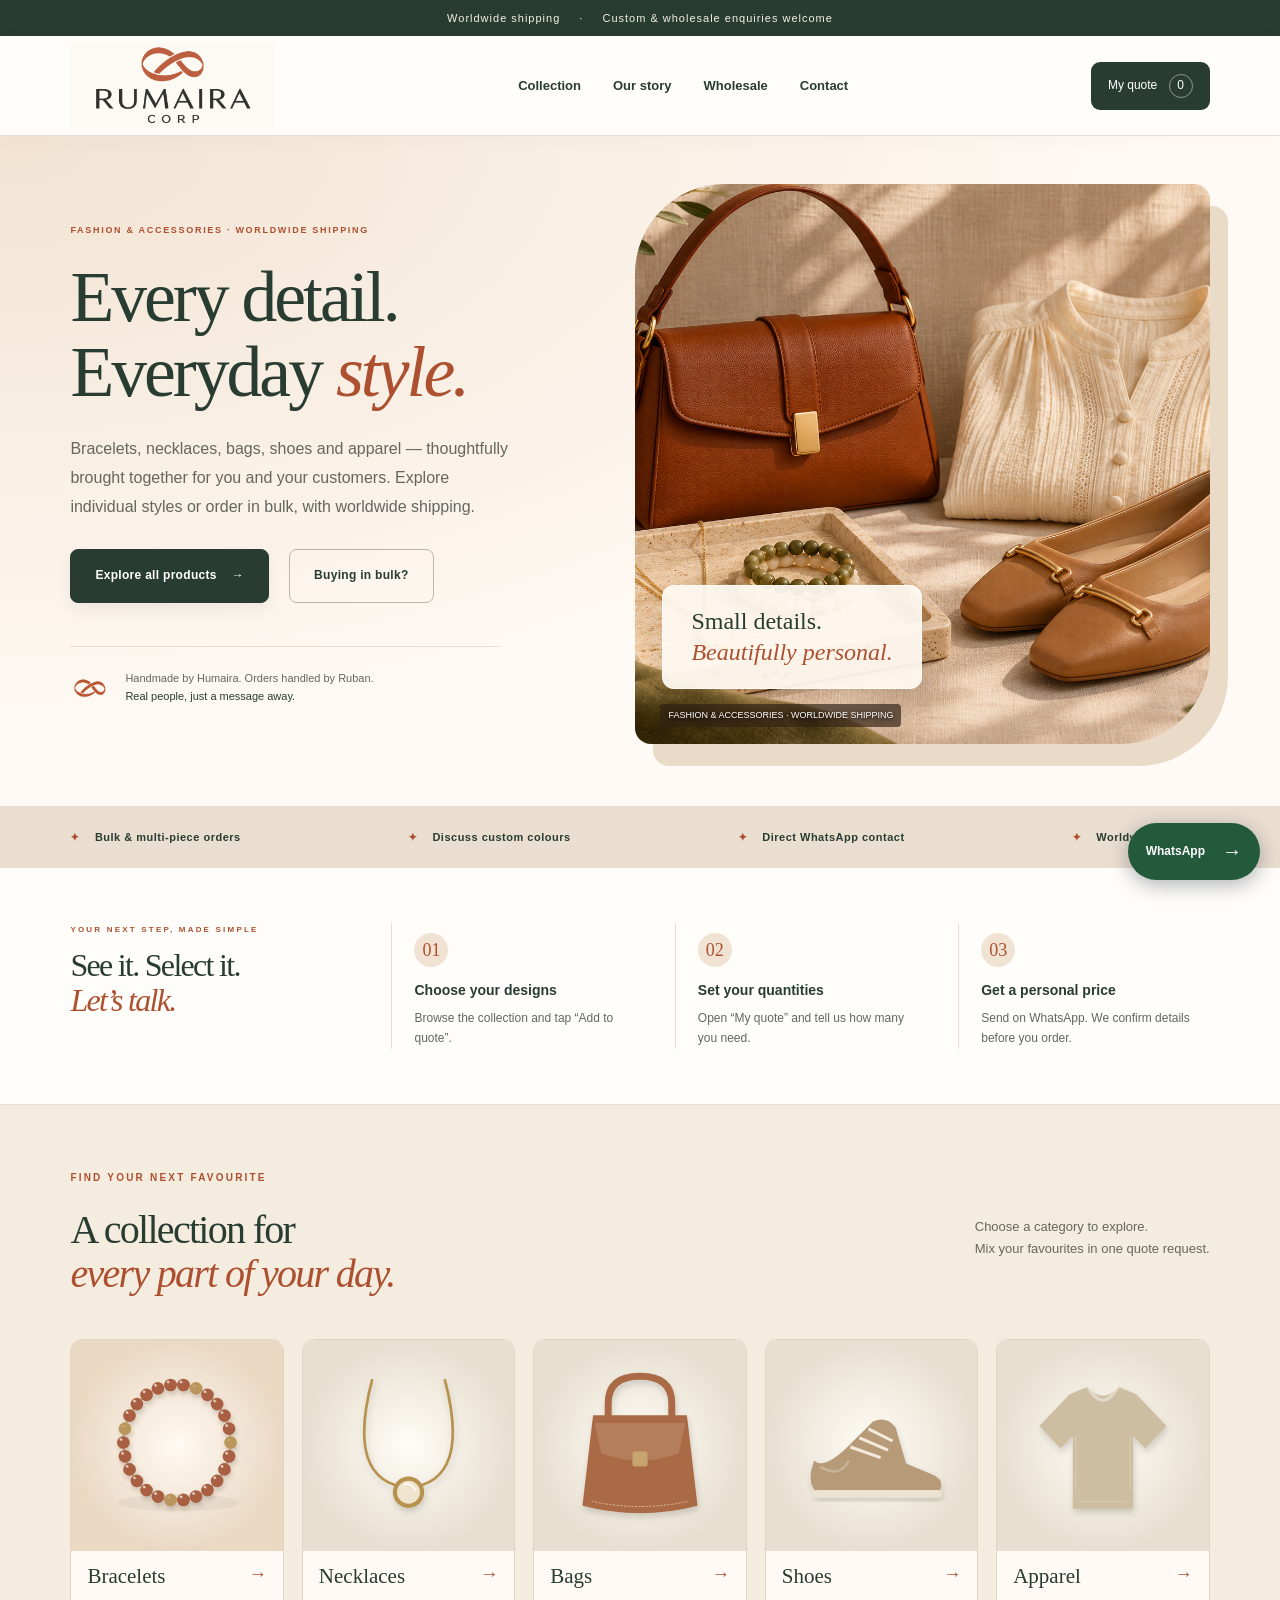
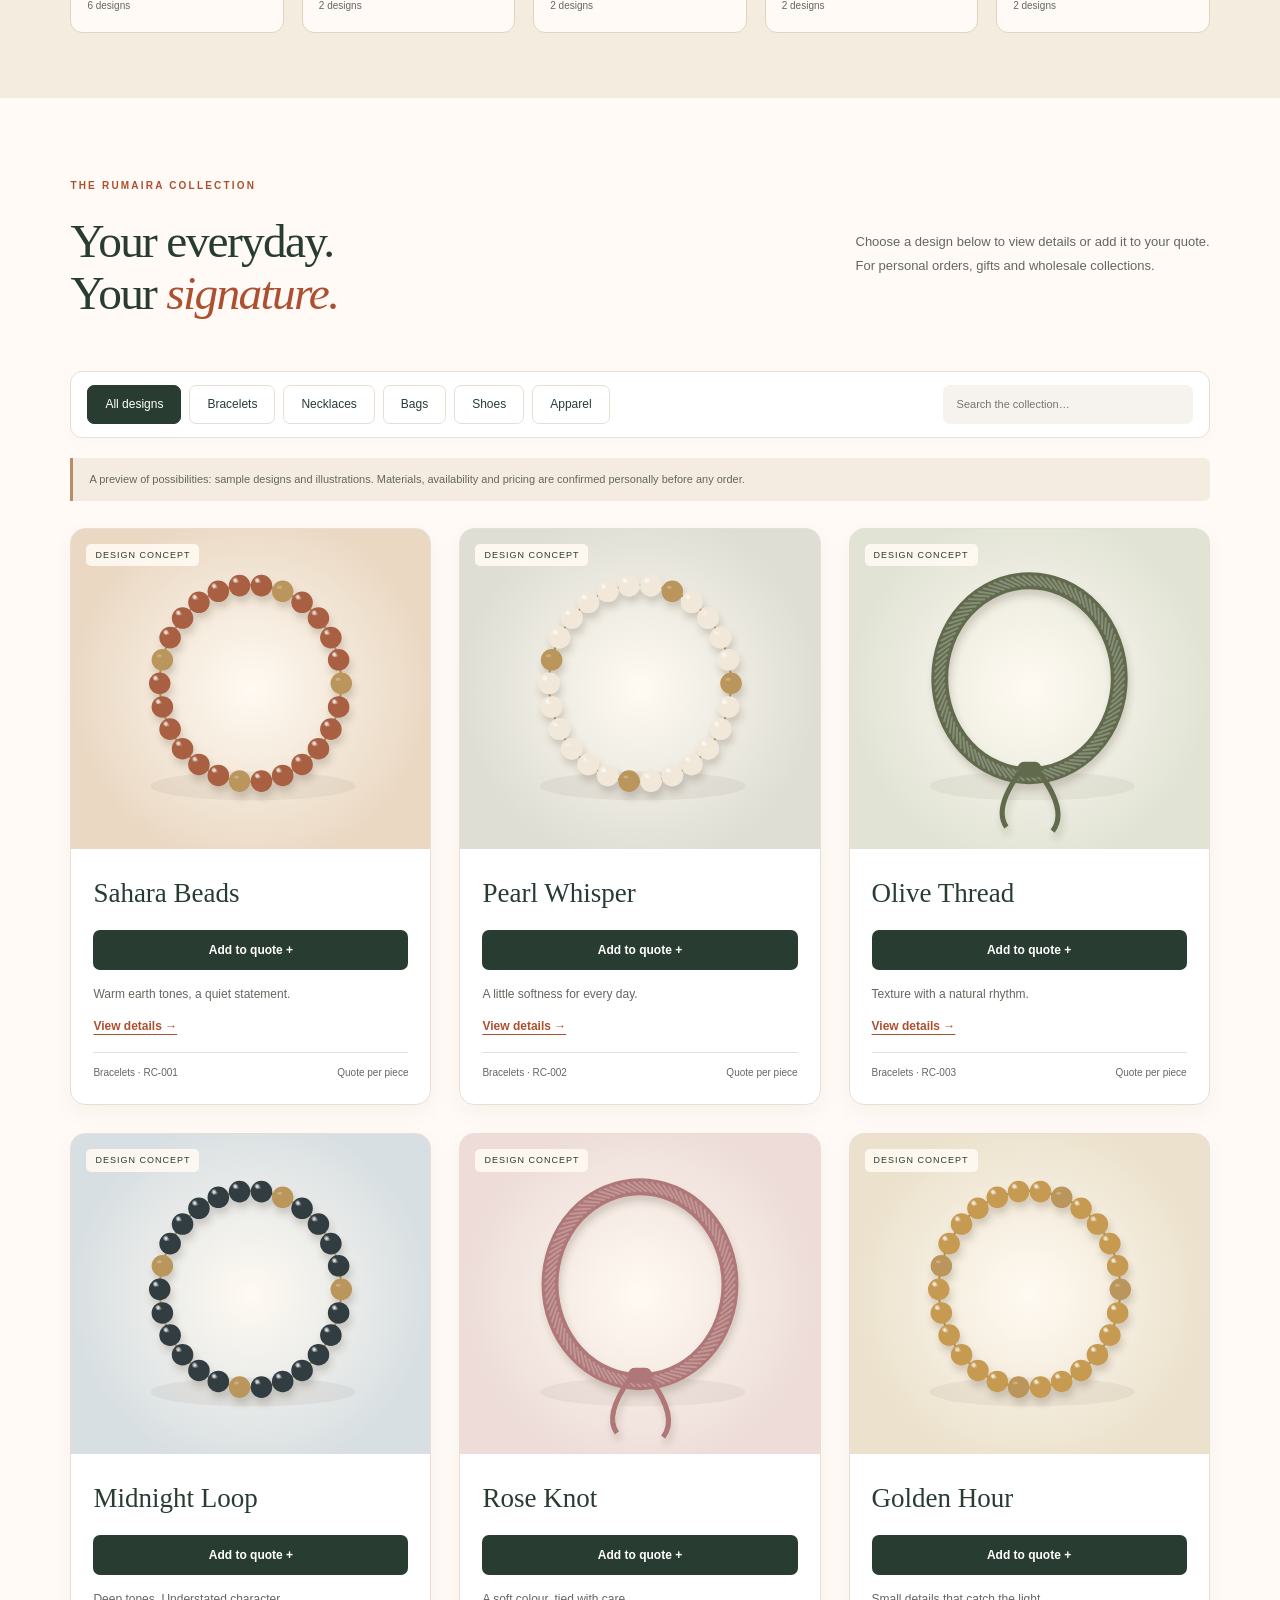
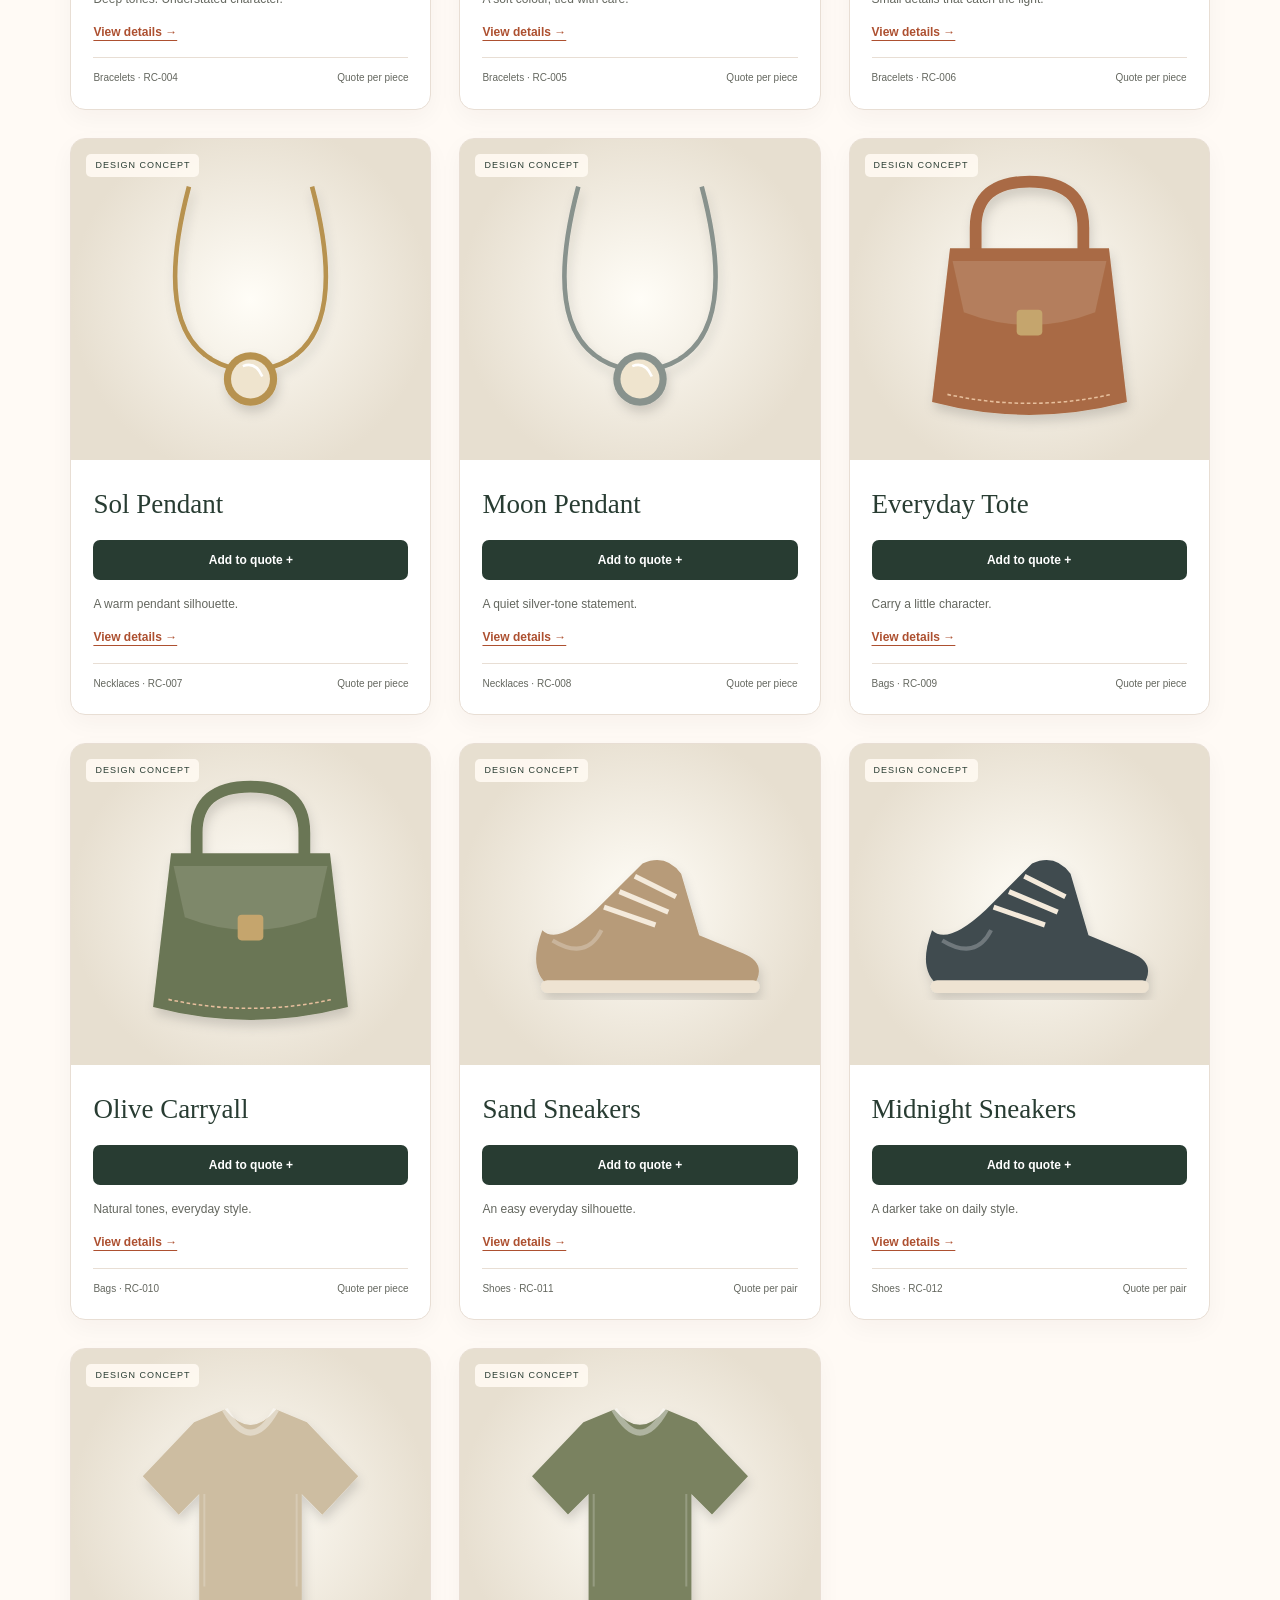
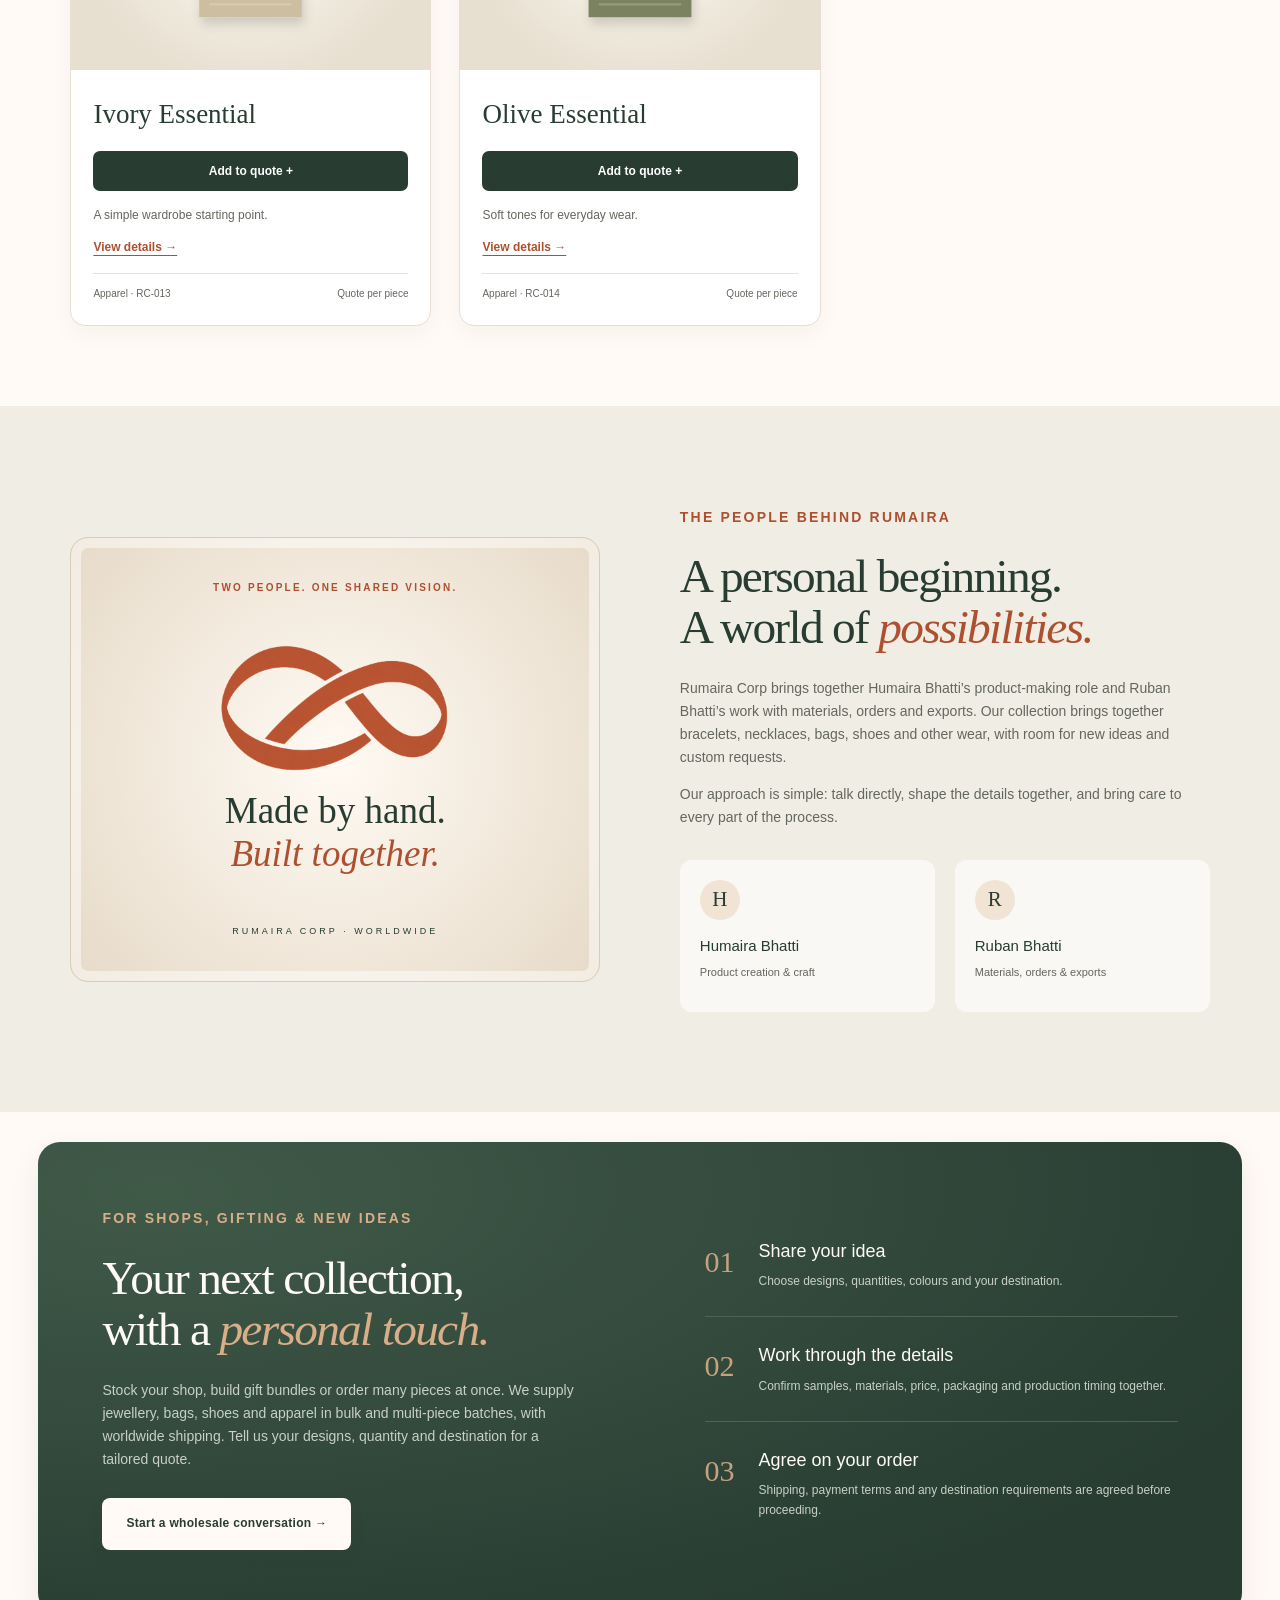
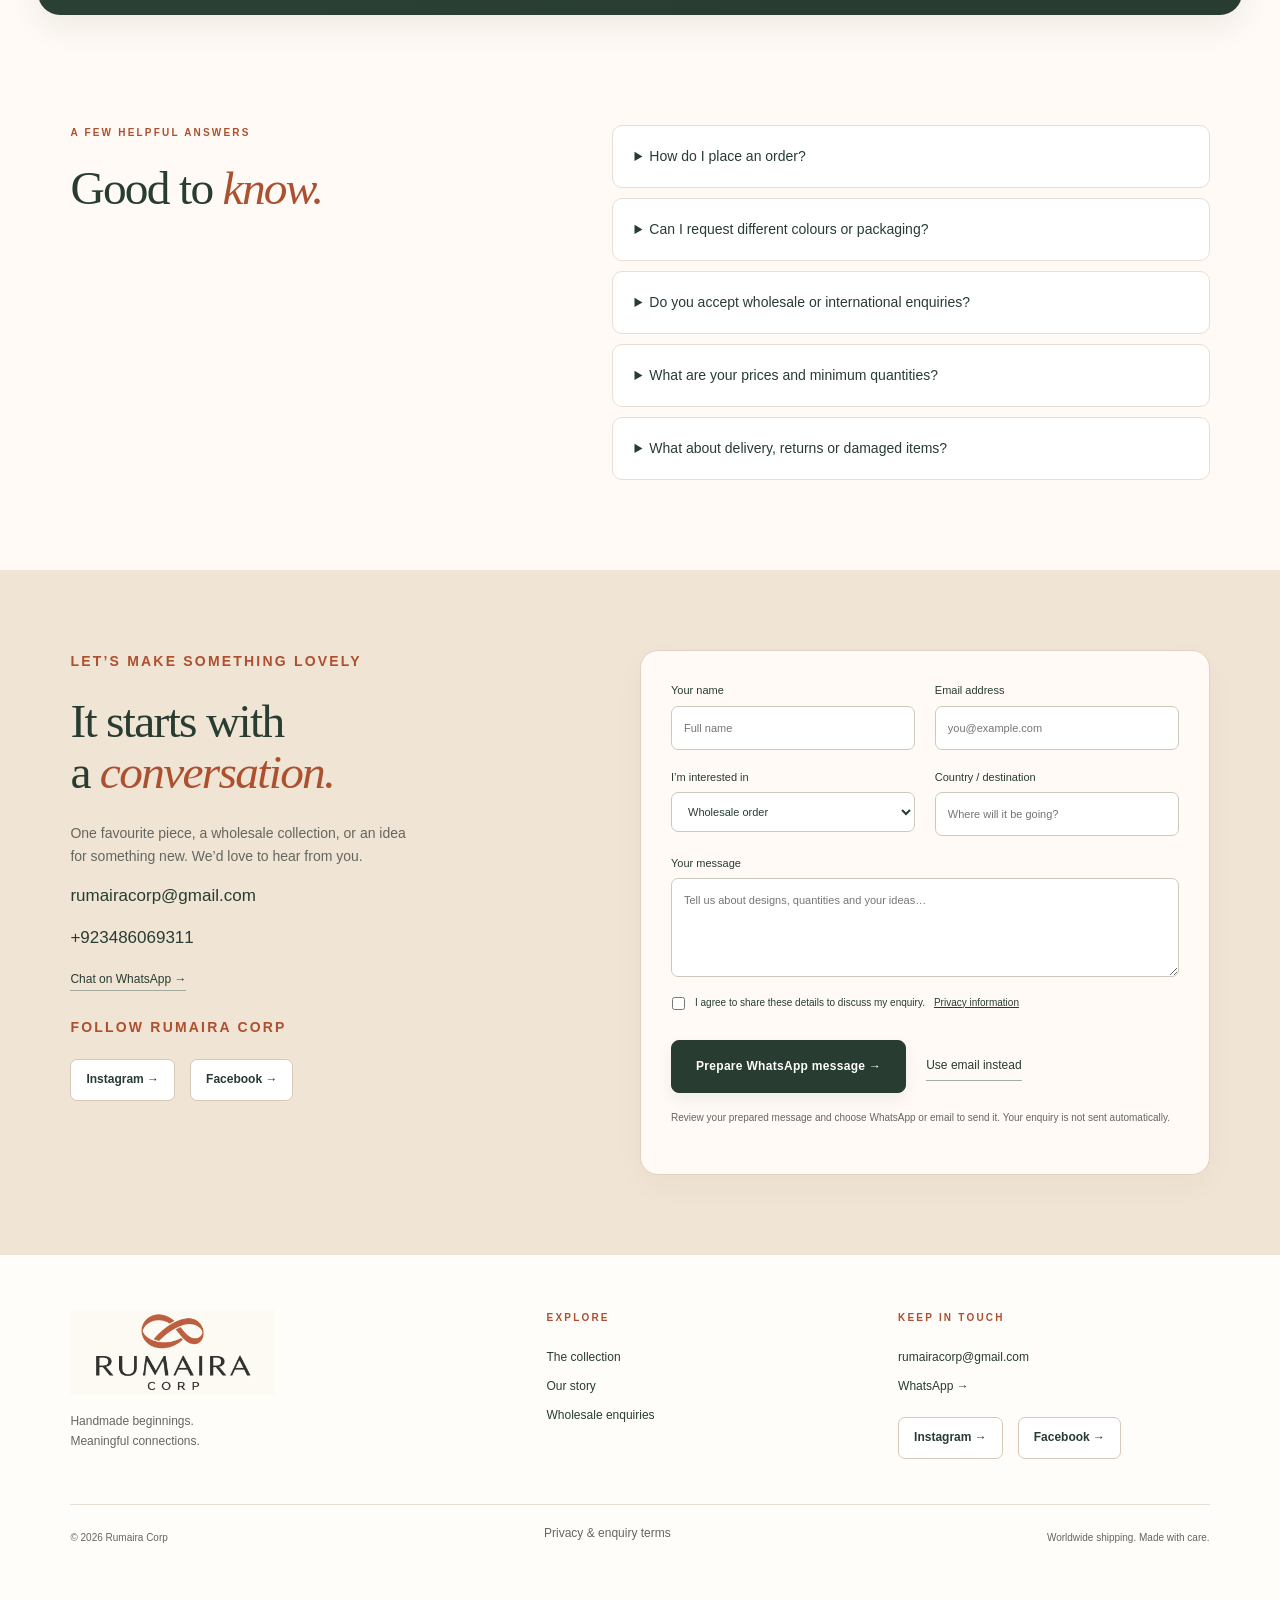
==== commit b9845ed3: "Update index.html" ====
--- a/index.html
+++ b/index.html
@@ -2,7 +2,7 @@
 <html lang="en"><head><meta charset="utf-8"><meta name="viewport" content="width=device-width, initial-scale=1"><meta name="theme-color" content="#f7f4ec"><meta name="description" content="Discover Rumaira Corp: bracelets, necklaces, bags, shoes and apparel; bulk collections and worldwide shipping. Explore designs and enquire about custom and wholesale orders."><title>Rumaira Corp — Crafted with care. Shared with the world.</title><link rel="icon" href="assets/emblem.png" type="image/png"><link rel="stylesheet" href="styles.css"><script defer src="catalogue.js"></script><script defer src="app.js"></script></head>
 <body><a class="skip" href="#main">Skip to content</a><div class="announcement">Worldwide shipping <span>·</span> Custom & wholesale enquiries welcome</div>
 <header><a class="brand" href="index.html" aria-label="Rumaira Corp home"><img class="official-logo" src="assets/logo-original.png" alt="Rumaira Corp" width="230" height="154"></a><button id="menu-toggle" class="icon-btn mobile" aria-label="Open navigation" aria-expanded="false" aria-controls="navigation">☰</button><nav id="navigation" aria-label="Main navigation"><a href="#collection">Collection</a><a href="#story">Our story</a><a href="#wholesale">Wholesale</a><a href="#contact">Contact</a></nav><button class="bag" id="open-bag">My quote <span id="bag-count">0</span></button></header>
-<main id="main"><section class="hero"><div class="hero-copy"><p class="eyebrow">FASHION & ACCESSORIES · WORLDWIDE SHIPPING</p><h1>Every detail.<br>Everyday <em>style.</em></h1><p>Bracelets, necklaces, bags, shoes and apparel — thoughtfully brought together for you and your customers. Explore individual styles or order in bulk, with worldwide shipping.</p><div class="actions"><a class="btn" href="#collection">Explore all products <span>→</span></a><a class="btn secondary" href="#wholesale">Buying in bulk?</a></div><div class="hero-note"><img src="assets/emblem.png" alt="" width="40"><span>Handmade by Humaira. Orders handled by Ruban.<br><strong>Real people, just a message away.</strong></span></div></div><div class="hero-visual"><img src="assets/collection-hero.png" alt="Illustrative fashion collection featuring jewellery, a bag, shoes and apparel" width="1536" height="1024"><div class="hero-badge">Small details.<br><em>Beautifully personal.</em></div><span class="concept-tag">AI-generated collection inspiration · not actual product photography</span></div></section>
+<main id="main"><section class="hero"><div class="hero-copy"><p class="eyebrow">FASHION & ACCESSORIES · WORLDWIDE SHIPPING</p><h1>Every detail.<br>Everyday <em>style.</em></h1><p>Bracelets, necklaces, bags, shoes and apparel — thoughtfully brought together for you and your customers. Explore individual styles or order in bulk, with worldwide shipping.</p><div class="actions"><a class="btn" href="#collection">Explore all products <span>→</span></a><a class="btn secondary" href="#wholesale">Buying in bulk?</a></div><div class="hero-note"><img src="assets/emblem.png" alt="" width="40"><span>Handmade by Humaira. Orders handled by Ruban.<br><strong>Real people, just a message away.</strong></span></div></div><div class="hero-visual"><img src="assets/collection-hero.png" alt="Illustrative fashion collection featuring jewellery, a bag, shoes and apparel" width="1536" height="1024"><div class="hero-badge">Small details.<br><em>Beautifully personal.</em></div><span class="concept-tag">FASHION & ACCESSORIES · WORLDWIDE SHIPPING</span></div></section>
 <div class="values"><span>Bulk & multi-piece orders</span><span>Discuss custom colours</span><span>Direct WhatsApp contact</span><span>Worldwide shipping</span></div>
 <section class="how-to" aria-label="How to order"><div><p class="eyebrow">YOUR NEXT STEP, MADE SIMPLE</p><h2>See it. Select it.<br><em>Let’s talk.</em></h2></div><div class="how-step"><b>01</b><h3>Choose your designs</h3><p>Browse the collection and tap “Add to quote”.</p></div><div class="how-step"><b>02</b><h3>Set your quantities</h3><p>Open “My quote” and tell us how many you need.</p></div><div class="how-step"><b>03</b><h3>Get a personal price</h3><p>Send on WhatsApp. We confirm details before you order.</p></div></section>
 <section class="category-section" aria-label="Browse product categories"><div class="category-heading"><div><p class="eyebrow">FIND YOUR NEXT FAVOURITE</p><h2>A collection for<br><em>every part of your day.</em></h2></div><p>Choose a category to explore.<br>Mix your favourites in one quote request.</p></div><div id="category-cards" class="category-cards"></div></section><section id="collection" class="section"><div class="section-heading"><div><p class="eyebrow">THE RUMAIRA COLLECTION</p><h2>Your everyday.<br>Your <em>signature.</em></h2></div><p>Choose a design below to view details or add it to your quote.<br>For personal orders, gifts and wholesale collections.</p></div><div class="catalogue-tools"><div id="filters" class="filters" aria-label="Filter by category"></div><label class="search"><span class="sr-only">Search products</span><input id="search" type="search" placeholder="Search the collection…"></label></div><p class="sample-note" id="sample-note">A preview of possibilities: sample designs and illustrations. Materials, availability and pricing are confirmed personally before any order.</p><div id="products" class="products"></div><p id="no-results" hidden>No designs match your search. Try another name or category.</p></section>
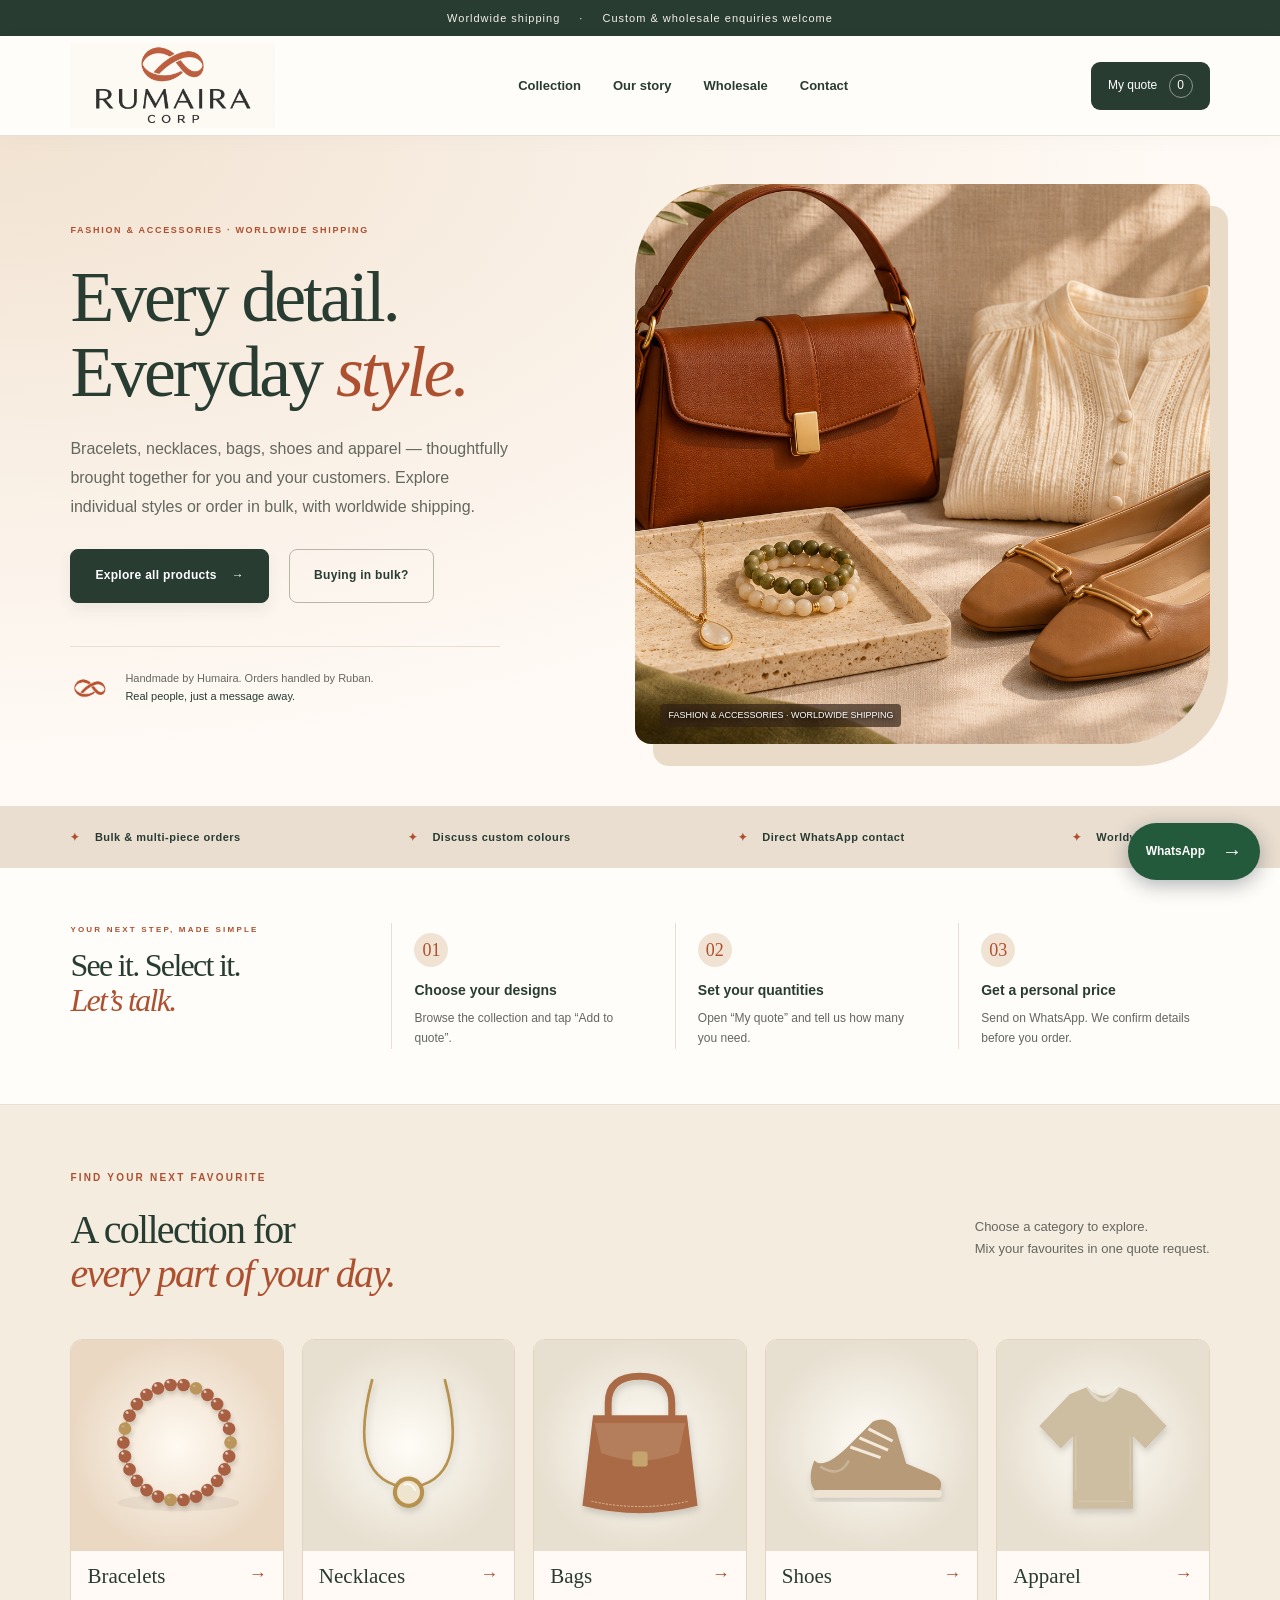
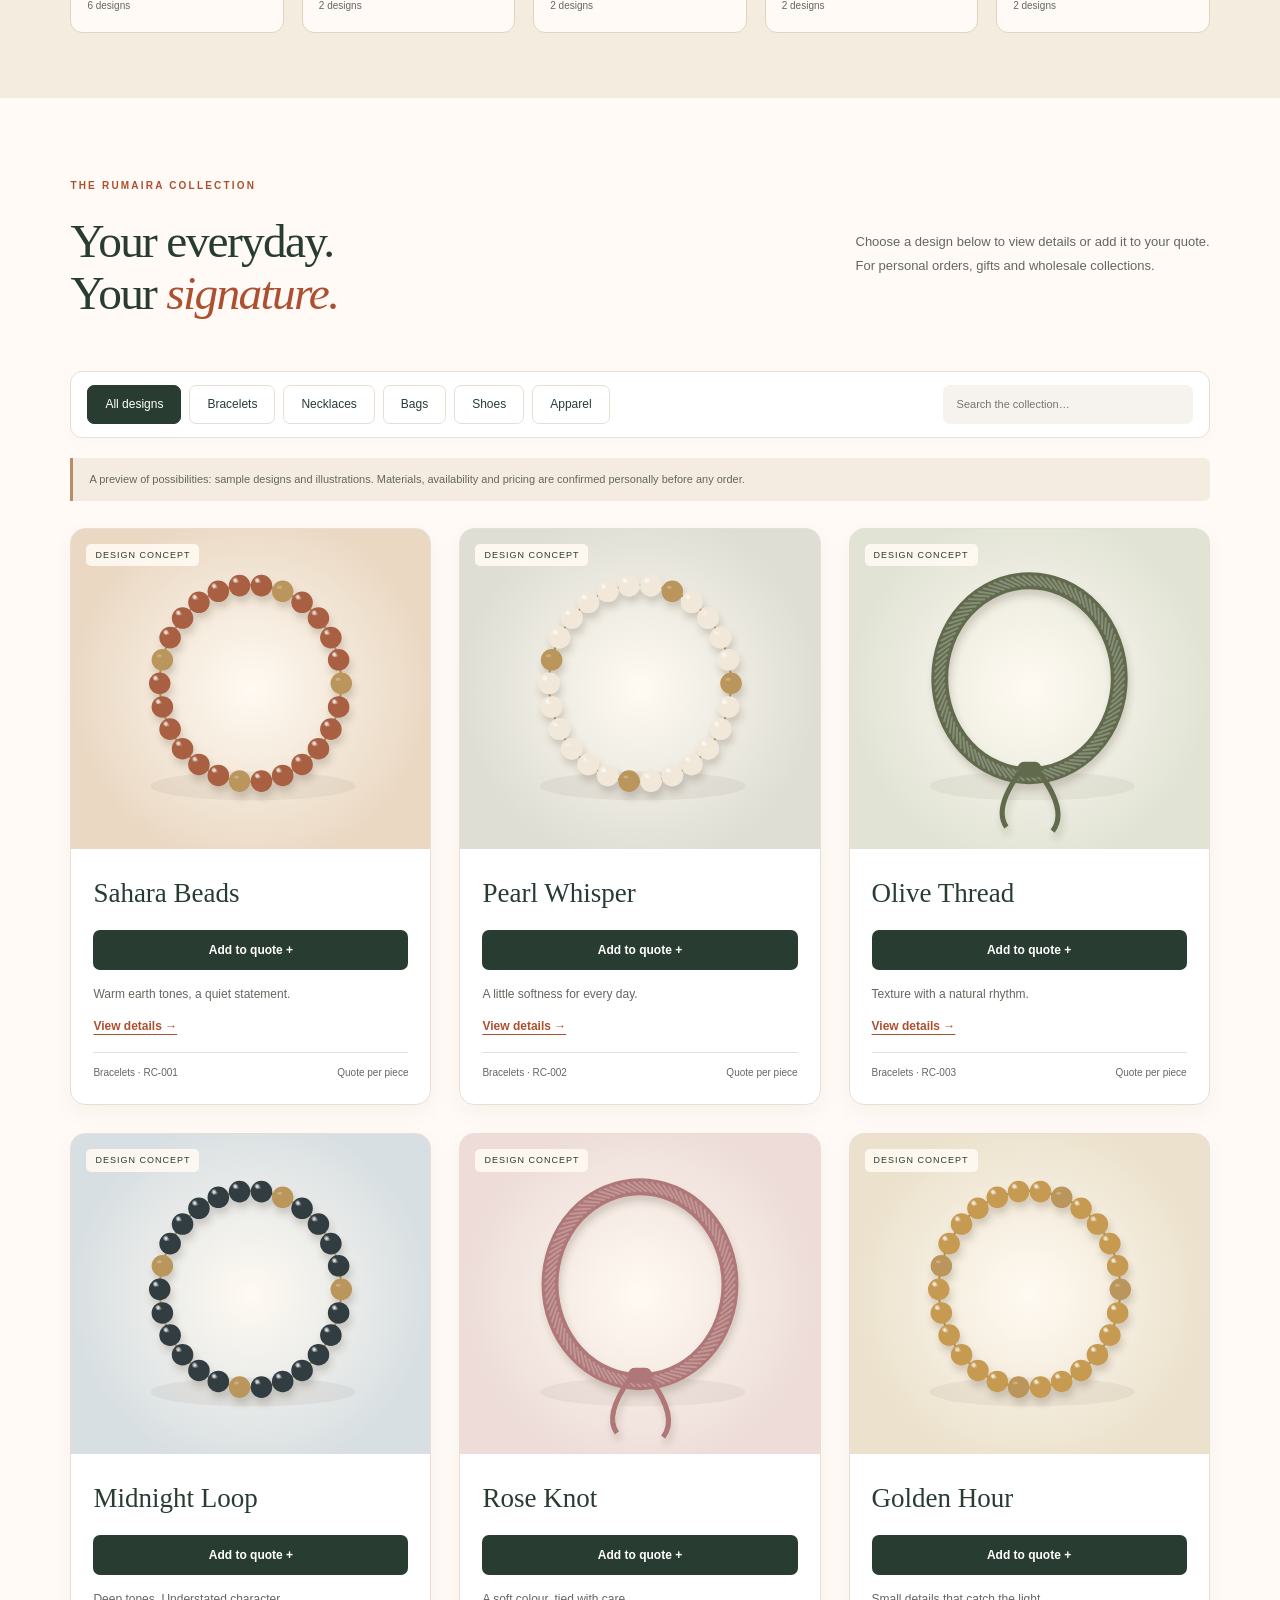
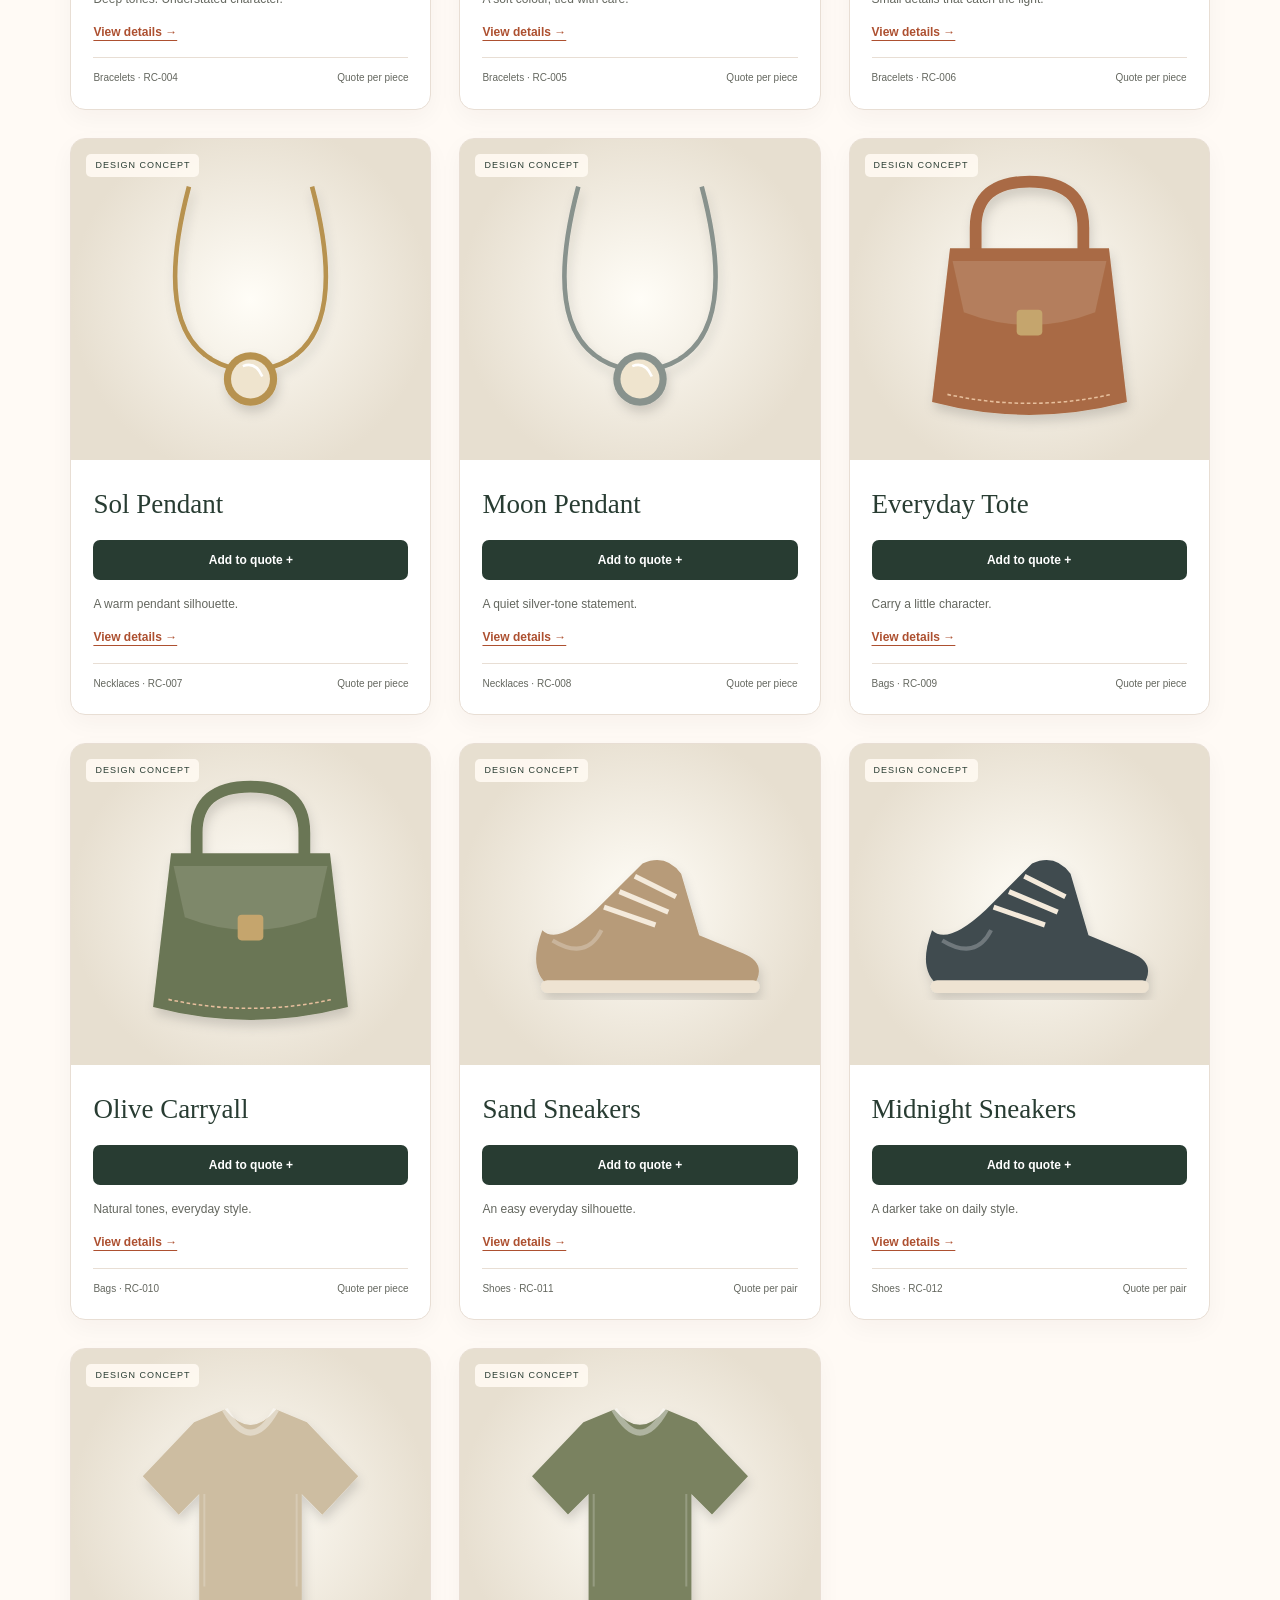
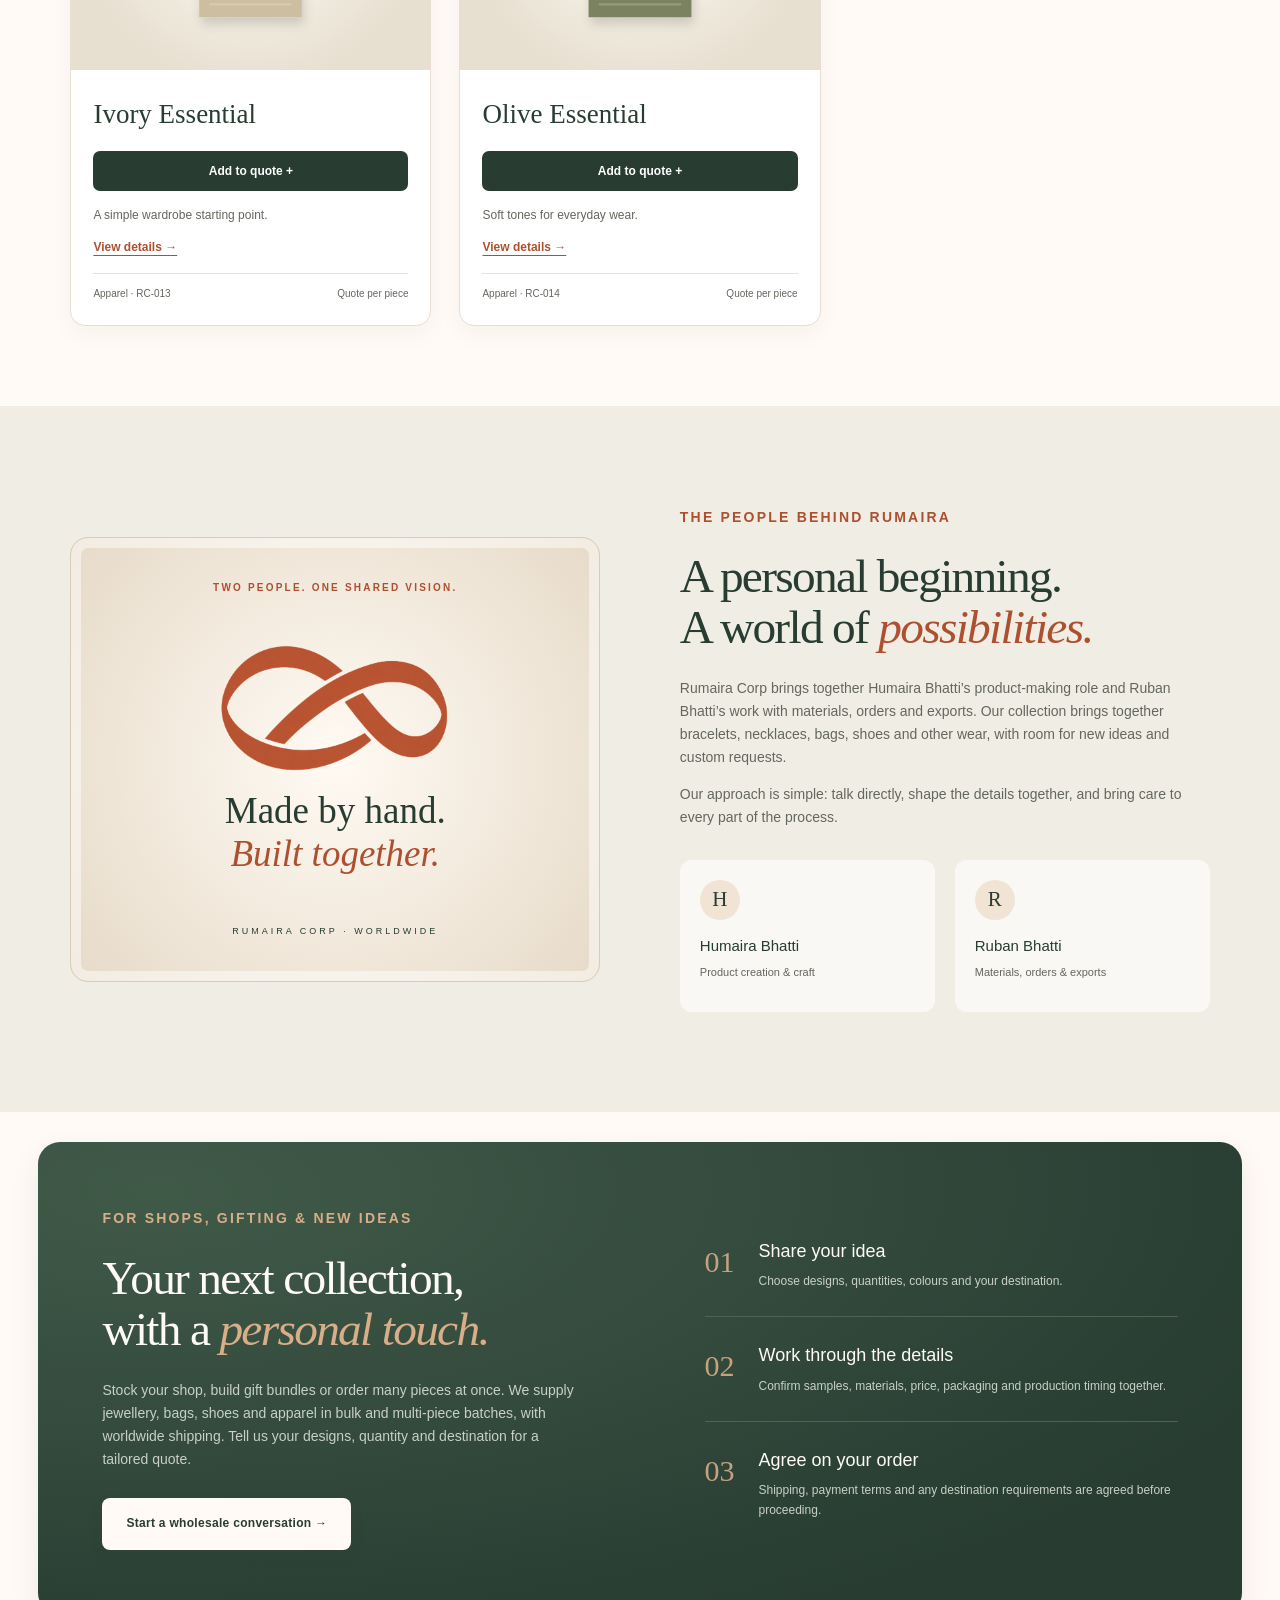
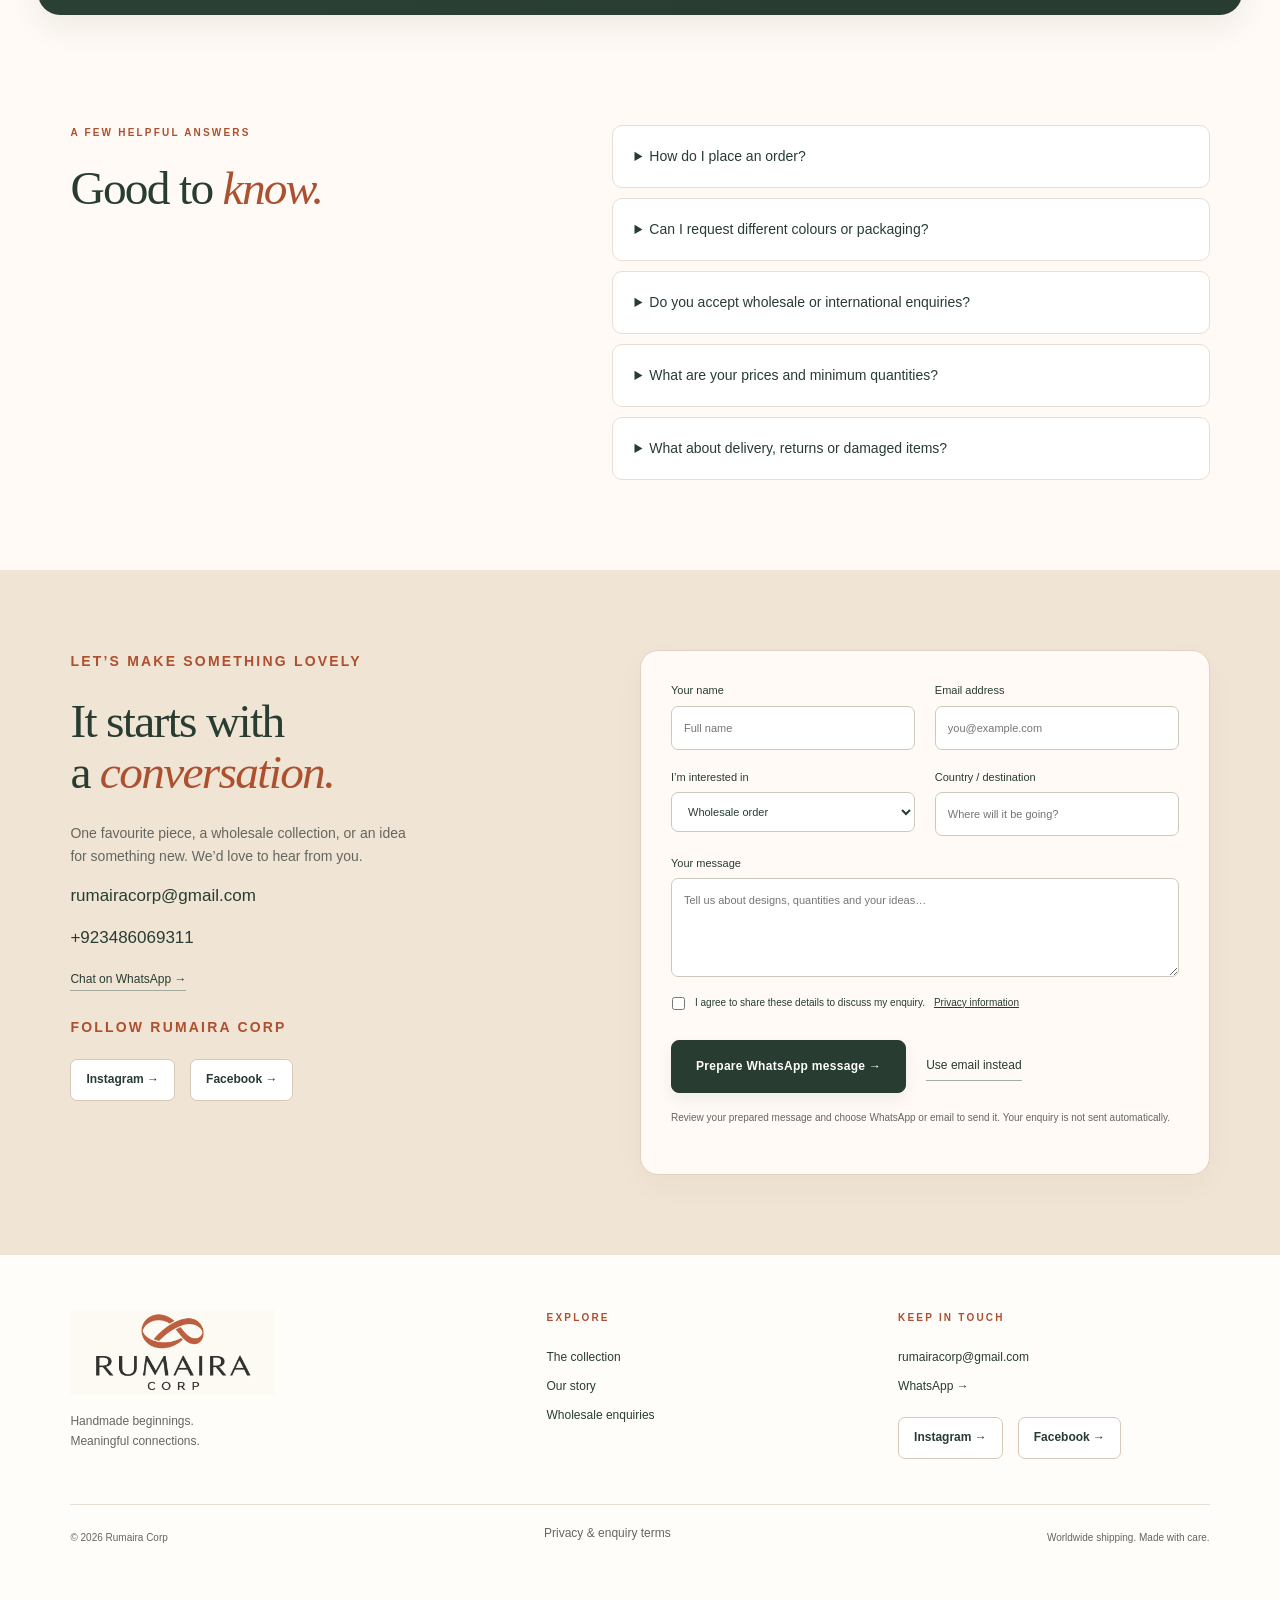
==== commit bf6b1662: "Update index.html" ====
--- a/index.html
+++ b/index.html
@@ -2,7 +2,7 @@
 <html lang="en"><head><meta charset="utf-8"><meta name="viewport" content="width=device-width, initial-scale=1"><meta name="theme-color" content="#f7f4ec"><meta name="description" content="Discover Rumaira Corp: bracelets, necklaces, bags, shoes and apparel; bulk collections and worldwide shipping. Explore designs and enquire about custom and wholesale orders."><title>Rumaira Corp — Crafted with care. Shared with the world.</title><link rel="icon" href="assets/emblem.png" type="image/png"><link rel="stylesheet" href="styles.css"><script defer src="catalogue.js"></script><script defer src="app.js"></script></head>
 <body><a class="skip" href="#main">Skip to content</a><div class="announcement">Worldwide shipping <span>·</span> Custom & wholesale enquiries welcome</div>
 <header><a class="brand" href="index.html" aria-label="Rumaira Corp home"><img class="official-logo" src="assets/logo-original.png" alt="Rumaira Corp" width="230" height="154"></a><button id="menu-toggle" class="icon-btn mobile" aria-label="Open navigation" aria-expanded="false" aria-controls="navigation">☰</button><nav id="navigation" aria-label="Main navigation"><a href="#collection">Collection</a><a href="#story">Our story</a><a href="#wholesale">Wholesale</a><a href="#contact">Contact</a></nav><button class="bag" id="open-bag">My quote <span id="bag-count">0</span></button></header>
-<main id="main"><section class="hero"><div class="hero-copy"><p class="eyebrow">FASHION & ACCESSORIES · WORLDWIDE SHIPPING</p><h1>Every detail.<br>Everyday <em>style.</em></h1><p>Bracelets, necklaces, bags, shoes and apparel — thoughtfully brought together for you and your customers. Explore individual styles or order in bulk, with worldwide shipping.</p><div class="actions"><a class="btn" href="#collection">Explore all products <span>→</span></a><a class="btn secondary" href="#wholesale">Buying in bulk?</a></div><div class="hero-note"><img src="assets/emblem.png" alt="" width="40"><span>Handmade by Humaira. Orders handled by Ruban.<br><strong>Real people, just a message away.</strong></span></div></div><div class="hero-visual"><img src="assets/collection-hero.png" alt="Illustrative fashion collection featuring jewellery, a bag, shoes and apparel" width="1536" height="1024"><div class="hero-badge">Small details.<br><em>Beautifully personal.</em></div><span class="concept-tag">FASHION & ACCESSORIES · WORLDWIDE SHIPPING</span></div></section>
+<main id="main"><section class="hero"><div class="hero-copy"><p class="eyebrow">FASHION & ACCESSORIES · WORLDWIDE SHIPPING</p><h1>Every detail.<br>Everyday <em>style.</em></h1><p>Bracelets, necklaces, bags, shoes and apparel — thoughtfully brought together for you and your customers. Explore individual styles or order in bulk, with worldwide shipping.</p><div class="actions"><a class="btn" href="#collection">Explore all products <span>→</span></a><a class="btn secondary" href="#wholesale">Buying in bulk?</a></div><div class="hero-note"><img src="assets/emblem.png" alt="" width="40"><span>Handmade by Humaira. Orders handled by Ruban.<br><strong>Real people, just a message away.</strong></span></div></div><div class="hero-visual"><img src="assets/collection-hero.png" alt="Illustrative fashion collection featuring jewellery, a bag, shoes and apparel" width="1536" height="1024"><span class="concept-tag">FASHION & ACCESSORIES · WORLDWIDE SHIPPING</span></div></section>
 <div class="values"><span>Bulk & multi-piece orders</span><span>Discuss custom colours</span><span>Direct WhatsApp contact</span><span>Worldwide shipping</span></div>
 <section class="how-to" aria-label="How to order"><div><p class="eyebrow">YOUR NEXT STEP, MADE SIMPLE</p><h2>See it. Select it.<br><em>Let’s talk.</em></h2></div><div class="how-step"><b>01</b><h3>Choose your designs</h3><p>Browse the collection and tap “Add to quote”.</p></div><div class="how-step"><b>02</b><h3>Set your quantities</h3><p>Open “My quote” and tell us how many you need.</p></div><div class="how-step"><b>03</b><h3>Get a personal price</h3><p>Send on WhatsApp. We confirm details before you order.</p></div></section>
 <section class="category-section" aria-label="Browse product categories"><div class="category-heading"><div><p class="eyebrow">FIND YOUR NEXT FAVOURITE</p><h2>A collection for<br><em>every part of your day.</em></h2></div><p>Choose a category to explore.<br>Mix your favourites in one quote request.</p></div><div id="category-cards" class="category-cards"></div></section><section id="collection" class="section"><div class="section-heading"><div><p class="eyebrow">THE RUMAIRA COLLECTION</p><h2>Your everyday.<br>Your <em>signature.</em></h2></div><p>Choose a design below to view details or add it to your quote.<br>For personal orders, gifts and wholesale collections.</p></div><div class="catalogue-tools"><div id="filters" class="filters" aria-label="Filter by category"></div><label class="search"><span class="sr-only">Search products</span><input id="search" type="search" placeholder="Search the collection…"></label></div><p class="sample-note" id="sample-note">A preview of possibilities: sample designs and illustrations. Materials, availability and pricing are confirmed personally before any order.</p><div id="products" class="products"></div><p id="no-results" hidden>No designs match your search. Try another name or category.</p></section>
